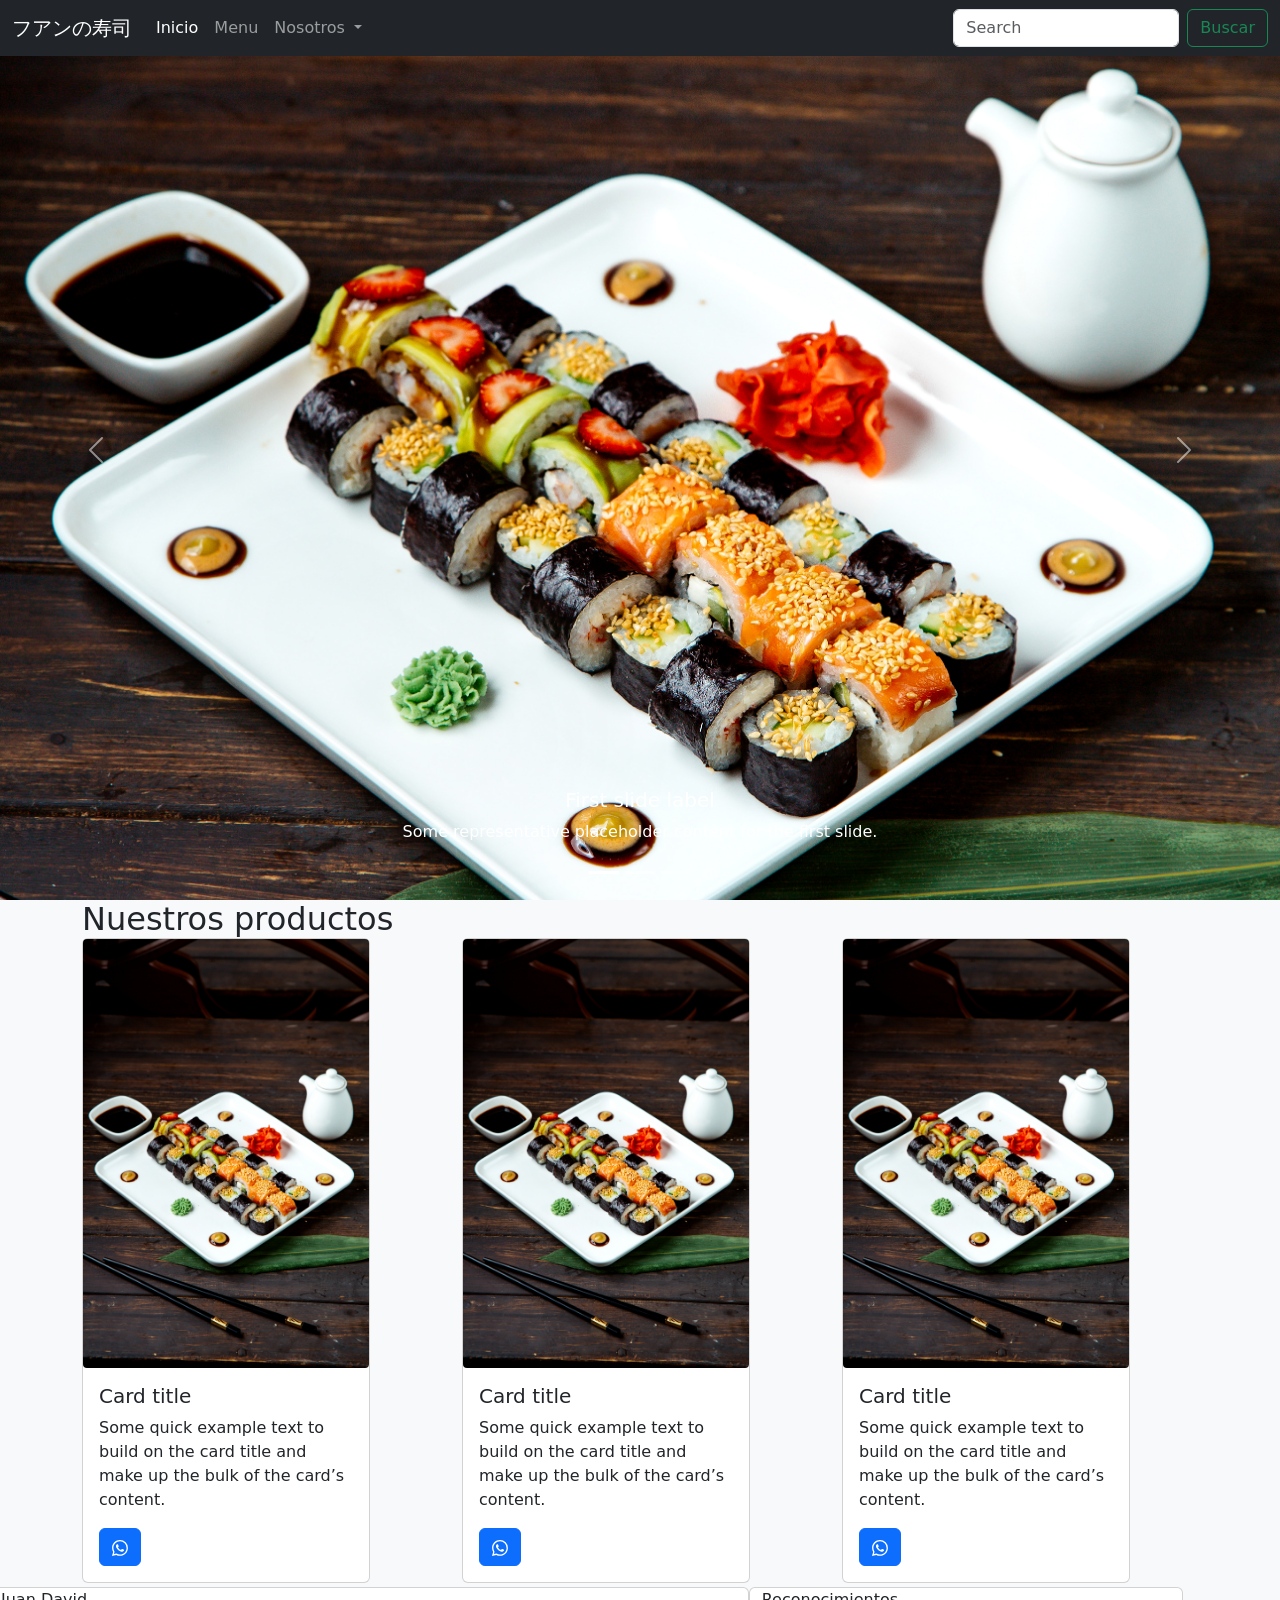
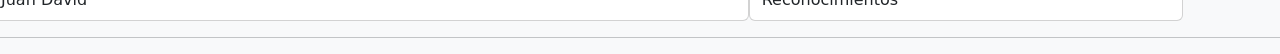
==== index.html @ 25073c75 "Vista de productos, carrusel y aplicación de API de whatsapp" ====
<!DOCTYPE html>
<html lang="es">

<head>
    <meta charset="UTF-8">
    <meta name="viewport" content="width=device-width, initial-scale=1.0">
    <link rel="stylesheet" href="./src/assets/styles/global.css">
    <link rel="stylesheet" href="./src/assets/styles/navbar.css">
    <link href="https://cdn.jsdelivr.net/npm/bootstrap@5.3.3/dist/css/bootstrap.min.css" rel="stylesheet"
        integrity="sha384-QWTKZyjpPEjISv5WaRU9OFeRpok6YctnYmDr5pNlyT2bRjXh0JMhjY6hW+ALEwIH" crossorigin="anonymous">
    <title>フアンの寿司</title>
</head>

<body class="bg-light">
    <nav class="navbar navbar-expand-lg navbar-dark bg-dark fixed-top" id="navbar">
        <div class="container-fluid">
            <a class="navbar-brand" href="#">フアンの寿司</a>
            <button class="navbar-toggler" type="button" data-bs-toggle="collapse"
                data-bs-target="#navbarSupportedContent" aria-controls="navbarSupportedContent" aria-expanded="false"
                aria-label="Toggle navigation">
                <span class="navbar-toggler-icon"></span>
            </button>
            <div class="collapse navbar-collapse" id="navbarSupportedContent">
                <ul class="navbar-nav me-auto mb-2 mb-lg-0">
                    <li class="nav-item">
                        <a class="nav-link active" aria-current="page" href="#">Inicio</a>
                    </li>
                    <li class="nav-item">
                        <a class="nav-link" href="#">Menu</a>
                    </li>
                    <li class="nav-item dropdown">
                        <a class="nav-link dropdown-toggle" href="#" role="button" data-bs-toggle="dropdown"
                            aria-expanded="false">
                            Nosotros
                        </a>
                        <ul class="dropdown-menu">
                            <li><a class="dropdown-item" href="#">Información</a></li>
                            <li><a class="dropdown-item" href="#">Ubicaciones</a></li>
                            <li>
                                <hr class="dropdown-divider">
                            </li>
                            <li><a class="dropdown-item" href="#">Contacto</a></li>
                        </ul>
                    </li>
                </ul>
                <form class="d-flex" role="search">
                    <input class="form-control me-2" type="search" placeholder="Search" aria-label="Search" />
                    <button class="btn btn-outline-success" type="submit">Buscar</button>
                </form>
            </div>
        </div>
    </nav>

    <!-- Inicio de contenido -->

    <main class="overflow-x-hidden overflow-y-hidden">

        <!-- Carrusel de productos -->
        <div id="carruselProductosDestacados" class="carousel slide">
            <div class="carousel-indicators">
                <button type="button" data-bs-target="#carruselProductosDestacados" data-bs-slide-to="0" class="active"
                    aria-current="true" aria-label="Slide 1"></button>
                <button type="button" data-bs-target="#carruselProductosDestacados" data-bs-slide-to="1"
                    aria-label="Slide 2"></button>
                <button type="button" data-bs-target="#carruselProductosDestacados" data-bs-slide-to="2"
                    aria-label="Slide 3"></button>
            </div>
            <div class="carousel-inner">
                <div class="carousel-item active">
                    <img src="./src/assets/img/mixed-sushi-rolls-plate.jpg"
                        class="d-block img-fluid vw-100 vh-100 object-fit-cover" alt="...">
                    <div class="carousel-caption d-none d-md-block">
                        <h5>First slide label</h5>
                        <p>Some representative placeholder content for the first slide.</p>
                    </div>
                </div>
                <div class="carousel-item">
                    <img src="./src/assets/img/sushi-plate-with-various-filling.jpg"
                        class="d-block img-fluid vw-100 vh-100 object-fit-cover" alt="...">
                    <div class="carousel-caption d-none d-md-block">
                        <h5>Second slide label</h5>
                        <p>Some representative placeholder content for the second slide.</p>
                    </div>
                </div>
                <div class="carousel-item">
                    <img src="./src/assets/img/sushi-rolls-with-green-leaf-wooden-board.jpg"
                        class="d-block img-fluid vw-100 vh-100 object-fit-cover" alt="...">
                    <div class="carousel-caption d-none d-md-block">
                        <h5>Third slide label</h5>
                        <p>Some representative placeholder content for the third slide.</p>
                    </div>
                </div>
            </div>
            <button class="carousel-control-prev" type="button" data-bs-target="#carruselProductosDestacados"
                data-bs-slide="prev">
                <span class="carousel-control-prev-icon" aria-hidden="true"></span>
                <span class="visually-hidden">Anterior</span>
            </button>
            <button class="carousel-control-next" type="button" data-bs-target="#carruselProductosDestacados"
                data-bs-slide="next">
                <span class="carousel-control-next-icon" aria-hidden="true"></span>
                <span class="visually-hidden">iguiente</span>
            </button>
        </div>

        <!-- Catalogo de Producto -->
        <div class="container">
            <h2 class="h2 card-title">Nuestros productos</h2>
            <div class="row">
                <div class="col">
                    <div class="card" style="width: 18rem;">
                        <img src="./src/assets/img/mixed-sushi-rolls-plate.jpg" alt="imgen de producto"
                            class="w-auto h-50 img-fluid object-fit-cover rounded-1 card-img-top">
                        <div class="card-body">
                            <h5 class="card-title">Card title</h5>
                            <p class="card-text">Some quick example text to build on the card title and make up the bulk
                                of the
                                card’s content.</p>
                            <a href="https://api.whatsapp.com/send?phone=573115502030&text=Hola,%20¿qué%20tal%20estás?" target="_blank" class="btn btn-primary">
                                <svg xmlns="http://www.w3.org/2000/svg" width="16" height="16" fill="currentColor"
                                    class="bi bi-whatsapp" viewBox="0 0 16 16">
                                    <path
                                        d="M13.601 2.326A7.85 7.85 0 0 0 7.994 0C3.627 0 .068 3.558.064 7.926c0 1.399.366 2.76 1.057 3.965L0 16l4.204-1.102a7.9 7.9 0 0 0 3.79.965h.004c4.368 0 7.926-3.558 7.93-7.93A7.9 7.9 0 0 0 13.6 2.326zM7.994 14.521a6.6 6.6 0 0 1-3.356-.92l-.24-.144-2.494.654.666-2.433-.156-.251a6.56 6.56 0 0 1-1.007-3.505c0-3.626 2.957-6.584 6.591-6.584a6.56 6.56 0 0 1 4.66 1.931 6.56 6.56 0 0 1 1.928 4.66c-.004 3.639-2.961 6.592-6.592 6.592m3.615-4.934c-.197-.099-1.17-.578-1.353-.646-.182-.065-.315-.099-.445.099-.133.197-.513.646-.627.775-.114.133-.232.148-.43.05-.197-.1-.836-.308-1.592-.985-.59-.525-.985-1.175-1.103-1.372-.114-.198-.011-.304.088-.403.087-.088.197-.232.296-.346.1-.114.133-.198.198-.33.065-.134.034-.248-.015-.347-.05-.099-.445-1.076-.612-1.47-.16-.389-.323-.335-.445-.34-.114-.007-.247-.007-.38-.007a.73.73 0 0 0-.529.247c-.182.198-.691.677-.691 1.654s.71 1.916.81 2.049c.098.133 1.394 2.132 3.383 2.992.47.205.84.326 1.129.418.475.152.904.129 1.246.08.38-.058 1.171-.48 1.338-.943.164-.464.164-.86.114-.943-.049-.084-.182-.133-.38-.232" />
                                </svg>
                            </a>
                        </div>
                    </div>
                </div>
                <div class="col">
                    <div class="card" style="width: 18rem;">
                        <img src="./src/assets/img/mixed-sushi-rolls-plate.jpg" alt="imgen de producto"
                            class="w-auto h-50 img-fluid object-fit-cover rounded-1 card-img-top">
                        <div class="card-body">
                            <h5 class="card-title">Card title</h5>
                            <p class="card-text">Some quick example text to build on the card title and make up the bulk
                                of the
                                card’s content.</p>
                            <a href="#" class="btn btn-primary">
                                <svg xmlns="http://www.w3.org/2000/svg" width="16" height="16" fill="currentColor"
                                    class="bi bi-whatsapp" viewBox="0 0 16 16">
                                    <path
                                        d="M13.601 2.326A7.85 7.85 0 0 0 7.994 0C3.627 0 .068 3.558.064 7.926c0 1.399.366 2.76 1.057 3.965L0 16l4.204-1.102a7.9 7.9 0 0 0 3.79.965h.004c4.368 0 7.926-3.558 7.93-7.93A7.9 7.9 0 0 0 13.6 2.326zM7.994 14.521a6.6 6.6 0 0 1-3.356-.92l-.24-.144-2.494.654.666-2.433-.156-.251a6.56 6.56 0 0 1-1.007-3.505c0-3.626 2.957-6.584 6.591-6.584a6.56 6.56 0 0 1 4.66 1.931 6.56 6.56 0 0 1 1.928 4.66c-.004 3.639-2.961 6.592-6.592 6.592m3.615-4.934c-.197-.099-1.17-.578-1.353-.646-.182-.065-.315-.099-.445.099-.133.197-.513.646-.627.775-.114.133-.232.148-.43.05-.197-.1-.836-.308-1.592-.985-.59-.525-.985-1.175-1.103-1.372-.114-.198-.011-.304.088-.403.087-.088.197-.232.296-.346.1-.114.133-.198.198-.33.065-.134.034-.248-.015-.347-.05-.099-.445-1.076-.612-1.47-.16-.389-.323-.335-.445-.34-.114-.007-.247-.007-.38-.007a.73.73 0 0 0-.529.247c-.182.198-.691.677-.691 1.654s.71 1.916.81 2.049c.098.133 1.394 2.132 3.383 2.992.47.205.84.326 1.129.418.475.152.904.129 1.246.08.38-.058 1.171-.48 1.338-.943.164-.464.164-.86.114-.943-.049-.084-.182-.133-.38-.232" />
                                </svg>
                            </a>
                        </div>
                    </div>
                </div>
                <div class="col">
                    <div class="card" style="width: 18rem;">
                        <img src="./src/assets/img/mixed-sushi-rolls-plate.jpg" alt="imgen de producto"
                            class="w-auto h-50 img-fluid object-fit-cover rounded-1 card-img-top">
                        <div class="card-body">
                            <h5 class="card-title">Card title</h5>
                            <p class="card-text">Some quick example text to build on the card title and make up the bulk
                                of the
                                card’s content.</p>
                            <a href="#" class="btn btn-primary">
                                <svg xmlns="http://www.w3.org/2000/svg" width="16" height="16" fill="currentColor"
                                    class="bi bi-whatsapp" viewBox="0 0 16 16">
                                    <path
                                        d="M13.601 2.326A7.85 7.85 0 0 0 7.994 0C3.627 0 .068 3.558.064 7.926c0 1.399.366 2.76 1.057 3.965L0 16l4.204-1.102a7.9 7.9 0 0 0 3.79.965h.004c4.368 0 7.926-3.558 7.93-7.93A7.9 7.9 0 0 0 13.6 2.326zM7.994 14.521a6.6 6.6 0 0 1-3.356-.92l-.24-.144-2.494.654.666-2.433-.156-.251a6.56 6.56 0 0 1-1.007-3.505c0-3.626 2.957-6.584 6.591-6.584a6.56 6.56 0 0 1 4.66 1.931 6.56 6.56 0 0 1 1.928 4.66c-.004 3.639-2.961 6.592-6.592 6.592m3.615-4.934c-.197-.099-1.17-.578-1.353-.646-.182-.065-.315-.099-.445.099-.133.197-.513.646-.627.775-.114.133-.232.148-.43.05-.197-.1-.836-.308-1.592-.985-.59-.525-.985-1.175-1.103-1.372-.114-.198-.011-.304.088-.403.087-.088.197-.232.296-.346.1-.114.133-.198.198-.33.065-.134.034-.248-.015-.347-.05-.099-.445-1.076-.612-1.47-.16-.389-.323-.335-.445-.34-.114-.007-.247-.007-.38-.007a.73.73 0 0 0-.529.247c-.182.198-.691.677-.691 1.654s.71 1.916.81 2.049c.098.133 1.394 2.132 3.383 2.992.47.205.84.326 1.129.418.475.152.904.129 1.246.08.38-.058 1.171-.48 1.338-.943.164-.464.164-.86.114-.943-.049-.084-.182-.133-.38-.232" />
                                </svg>
                            </a>
                        </div>
                    </div>
                </div>
            </div>
        </div>

        <!-- Información del chef -->
        <div class="row" id="informacionChef">
            <div class="card col-7 mt-1">
                <p class="card-title">Juan David</p>
            </div>
            <div class="card col-4 mt-1">
                <p class="card-title">
                    Reconocimientos
                </p>
            </div>
        </div>

    </main>
    <hr>
    <footer id="footer">

    </footer>

    <!-- Bootstrap JS Bundle local (incluye Popper) -->
    <script src="https://cdn.jsdelivr.net/npm/bootstrap@5.3.3/dist/js/bootstrap.bundle.min.js"
        integrity="sha384-YvpcrYf0tY3lHB60NNkmXc5s9fDVZLESaAA55NDzOxhy9GkcIdslK1eN7N6jIeHz"
        crossorigin="anonymous"></script>
</body>

</html>
---- src/assets/styles/global.css ----
:root {
    /* Paleta de colores 1 */

    --ebony: #515a47ff;
    --soft-fawn: #d7be82ff;
    --saddle-brown: #7a4419ff;
    --olive-bark: #755c1bff;
    --rich-mahogany: #400406ff;
    /* CSS HSL */
    --ebony: hsla(88, 12%, 32%, 1);
    --soft-fawn: hsla(42, 52%, 68%, 1);
    --saddle-brown: hsla(27, 66%, 29%, 1);
    --olive-bark: hsla(43, 63%, 28%, 1);
    --rich-mahogany: hsla(358, 88%, 13%, 1);

    /* Paleta de colores 2 */

    /* CSS HEX */
    --pitch-black: #141204ff;
    --dark-khaki: #262a10ff;
    --dark-khaki-2: #54442bff;
    --cinnamon-wood: #a9714bff;
    --toasted-almond: #e8985eff;

    /* CSS HSL */
    --pitch-black: hsla(53, 67%, 5%, 1);
    --dark-khaki: hsla(69, 45%, 11%, 1);
    --dark-khaki-2: hsla(37, 32%, 25%, 1);
    --cinnamon-wood: hsla(24, 39%, 48%, 1);
    --toasted-almond: hsla(25, 75%, 64%, 1);


    /* Paleta de colores 3 */
    /* CSS HEX */
    --pitch-black: #231c07ff;
    --dark-coffee: #392a16ff;
    --mauve-bark: #634133ff;
    --cinnamon-wood: #b86f52ff;
    --coral-glow: #f78764ff;

    /* CSS HSL */
    --pitch-black: hsla(45, 67%, 8%, 1);
    --dark-coffee: hsla(34, 44%, 15%, 1);
    --mauve-bark: hsla(17, 32%, 29%, 1);
    --cinnamon-wood: hsla(17, 42%, 52%, 1);
    --coral-glow: hsla(14, 90%, 68%, 1);
}

* {
    margin: 0;
    padding: 0;
}
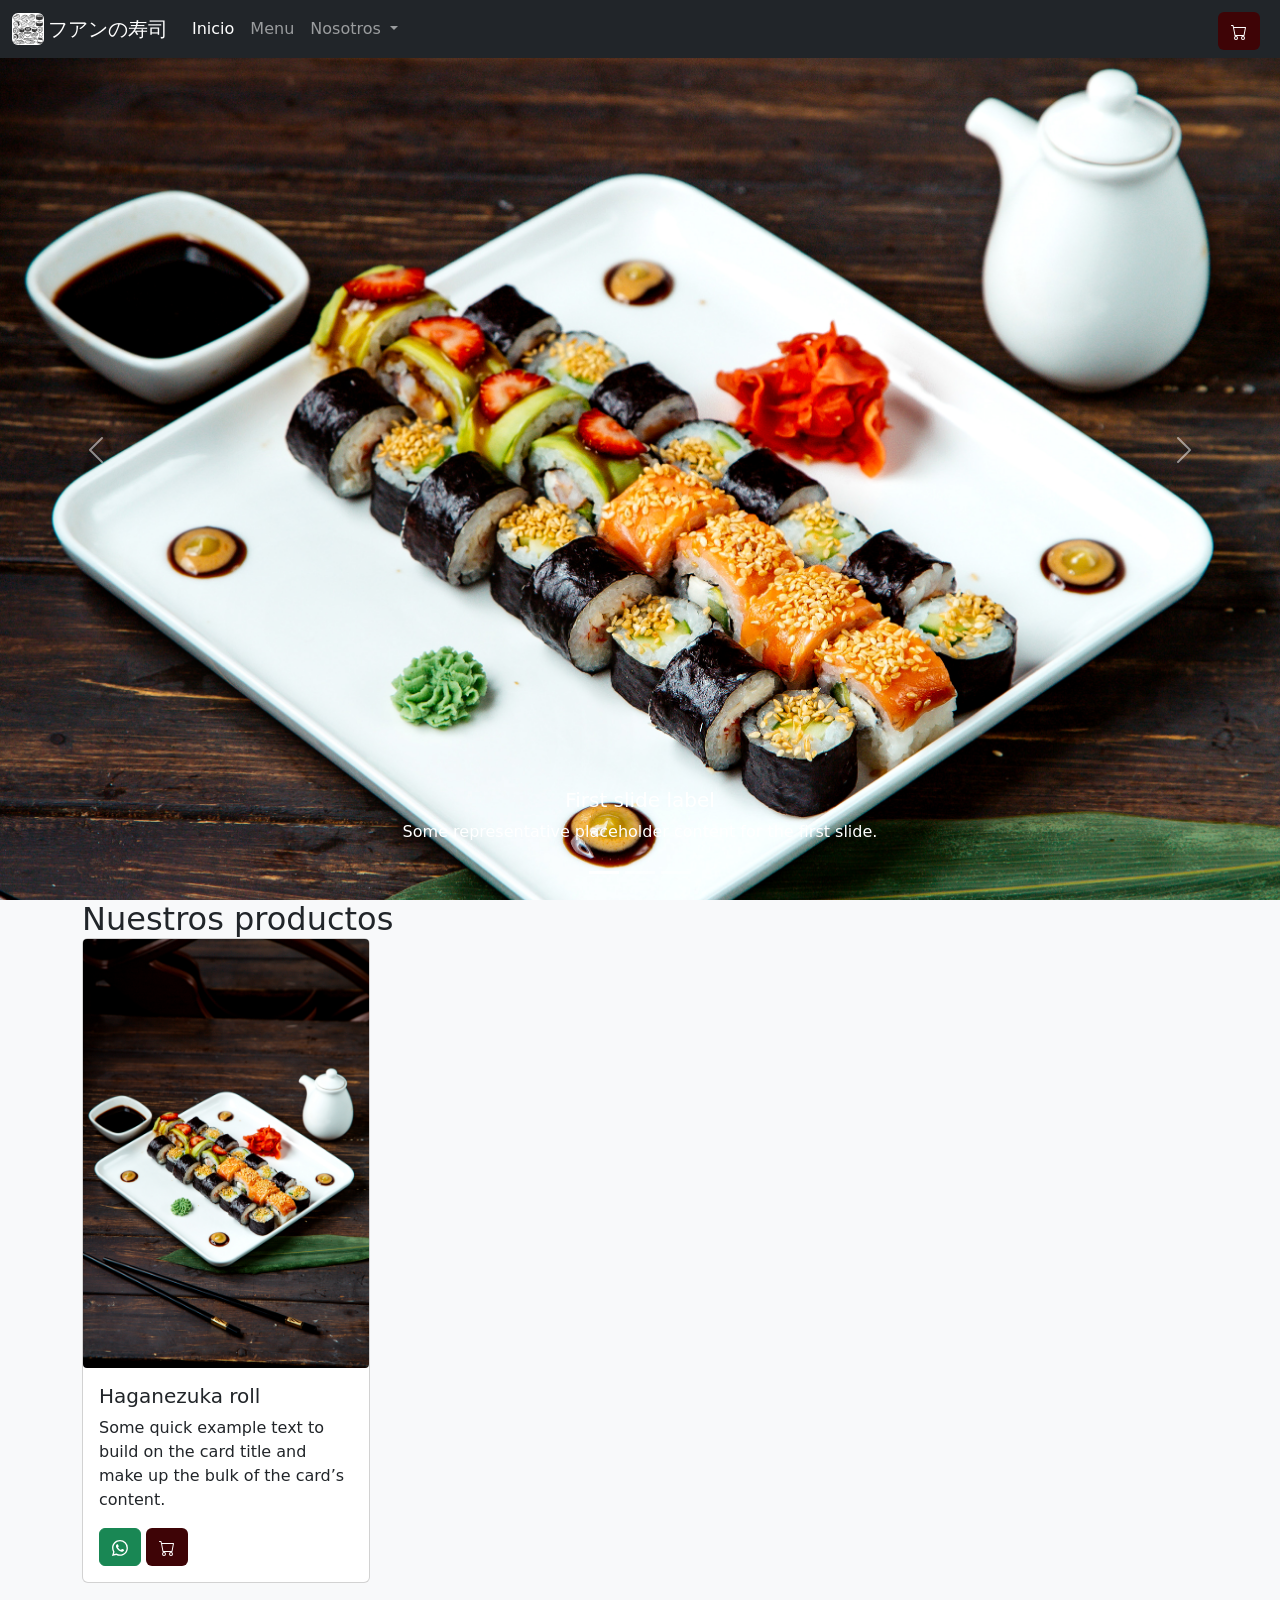
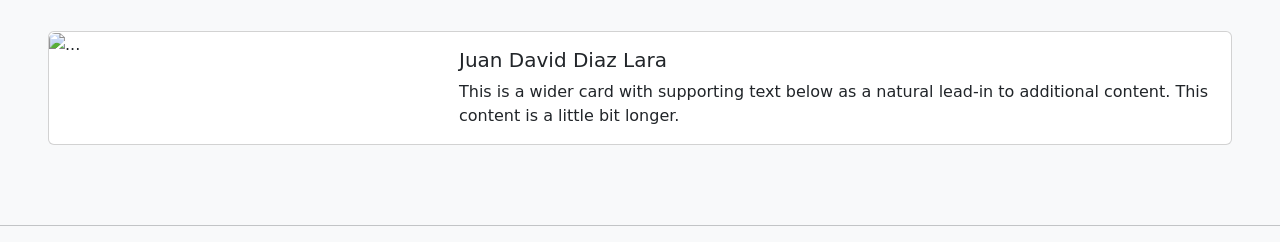
==== commit 9a023624: "Cambios visuales, inicio de codificación funciones local storage" ====
--- a/index.html
+++ b/index.html
@@ -4,8 +4,9 @@
 <head>
     <meta charset="UTF-8">
     <meta name="viewport" content="width=device-width, initial-scale=1.0">
+    <link rel="shortcut icon" type="image/x-icon" href="./src/assets/img/favicon/favicon.ico">
     <link rel="stylesheet" href="./src/assets/styles/global.css">
-    <link rel="stylesheet" href="./src/assets/styles/navbar.css">
+    <link rel="stylesheet" href="./src/assets/styles/cartButtom.css">
     <link href="https://cdn.jsdelivr.net/npm/bootstrap@5.3.3/dist/css/bootstrap.min.css" rel="stylesheet"
         integrity="sha384-QWTKZyjpPEjISv5WaRU9OFeRpok6YctnYmDr5pNlyT2bRjXh0JMhjY6hW+ALEwIH" crossorigin="anonymous">
     <title>フアンの寿司</title>
@@ -14,6 +15,7 @@
 <body class="bg-light">
     <nav class="navbar navbar-expand-lg navbar-dark bg-dark fixed-top" id="navbar">
         <div class="container-fluid">
+            <img src="./src/assets/img/favicon/favicon-32x32.png" alt="" class="img-fluid me-1 rounded-2">
             <a class="navbar-brand" href="#">フアンの寿司</a>
             <button class="navbar-toggler" type="button" data-bs-toggle="collapse"
                 data-bs-target="#navbarSupportedContent" aria-controls="navbarSupportedContent" aria-expanded="false"
@@ -26,7 +28,7 @@
                         <a class="nav-link active" aria-current="page" href="#">Inicio</a>
                     </li>
                     <li class="nav-item">
-                        <a class="nav-link" href="#">Menu</a>
+                        <a class="nav-link" href="#menu">Menu</a>
                     </li>
                     <li class="nav-item dropdown">
                         <a class="nav-link dropdown-toggle" href="#" role="button" data-bs-toggle="dropdown"
@@ -35,7 +37,7 @@
                         </a>
                         <ul class="dropdown-menu">
                             <li><a class="dropdown-item" href="#">Información</a></li>
-                            <li><a class="dropdown-item" href="#">Ubicaciones</a></li>
+                            <!-- <li><a class="dropdown-item" href="#">Ubicaciones</a></li> -->
                             <li>
                                 <hr class="dropdown-divider">
                             </li>
@@ -43,10 +45,18 @@
                         </ul>
                     </li>
                 </ul>
-                <form class="d-flex" role="search">
-                    <input class="form-control me-2" type="search" placeholder="Search" aria-label="Search" />
-                    <button class="btn btn-outline-success" type="submit">Buscar</button>
-                </form>
+                <button type="button" class="btn position-relative me-2 mt-1" id="cartButtom">
+                    <svg xmlns="http://www.w3.org/2000/svg" width="16" height="16" fill="white" class="bi bi-cart"
+                        viewBox="0 0 16 16">
+                        <path
+                            d="M0 1.5A.5.5 0 0 1 .5 1H2a.5.5 0 0 1 .485.379L2.89 3H14.5a.5.5 0 0 1 .491.592l-1.5 8A.5.5 0 0 1 13 12H4a.5.5 0 0 1-.491-.408L2.01 3.607 1.61 2H.5a.5.5 0 0 1-.5-.5M3.102 4l1.313 7h8.17l1.313-7zM5 12a2 2 0 1 0 0 4 2 2 0 0 0 0-4m7 0a2 2 0 1 0 0 4 2 2 0 0 0 0-4m-7 1a1 1 0 1 1 0 2 1 1 0 0 1 0-2m7 0a1 1 0 1 1 0 2 1 1 0 0 1 0-2" />
+                    </svg>
+                    <span class="position-absolute top-0 start-100 translate-middle badge rounded-pill visually-hidden"
+                        id="badgeShopCart">
+                        99+
+                        <span class="visually-hidden">shop card</span>
+                    </span>
+                </button>
             </div>
         </div>
     </nav>
@@ -104,29 +114,48 @@
         </div>
 
         <!-- Catalogo de Producto -->
-        <div class="container">
+        <div class="container" id="menu">
             <h2 class="h2 card-title">Nuestros productos</h2>
             <div class="row">
                 <div class="col">
                     <div class="card" style="width: 18rem;">
-                        <img src="./src/assets/img/mixed-sushi-rolls-plate.jpg" alt="imgen de producto"
+                        <img src="./src/assets/img/mixed-sushi-rolls-plate.jpg" alt="imagen de producto"
                             class="w-auto h-50 img-fluid object-fit-cover rounded-1 card-img-top">
                         <div class="card-body">
-                            <h5 class="card-title">Card title</h5>
+                            <h5 class="card-title">Haganezuka roll</h5>
                             <p class="card-text">Some quick example text to build on the card title and make up the bulk
                                 of the
-                                card’s content.</p>
-                            <a href="https://api.whatsapp.com/send?phone=573115502030&text=Hola,%20¿qué%20tal%20estás?" target="_blank" class="btn btn-primary">
+                                card’s content.
+                            </p>
+                            <!-- boton de whatsapp -->
+                            <a href="https://api.whatsapp.com/send?phone=573115502030&text=Hola,%20¿qué%20tal%20estás?"
+                                target="_blank" class="btn btn-success">
                                 <svg xmlns="http://www.w3.org/2000/svg" width="16" height="16" fill="currentColor"
                                     class="bi bi-whatsapp" viewBox="0 0 16 16">
                                     <path
                                         d="M13.601 2.326A7.85 7.85 0 0 0 7.994 0C3.627 0 .068 3.558.064 7.926c0 1.399.366 2.76 1.057 3.965L0 16l4.204-1.102a7.9 7.9 0 0 0 3.79.965h.004c4.368 0 7.926-3.558 7.93-7.93A7.9 7.9 0 0 0 13.6 2.326zM7.994 14.521a6.6 6.6 0 0 1-3.356-.92l-.24-.144-2.494.654.666-2.433-.156-.251a6.56 6.56 0 0 1-1.007-3.505c0-3.626 2.957-6.584 6.591-6.584a6.56 6.56 0 0 1 4.66 1.931 6.56 6.56 0 0 1 1.928 4.66c-.004 3.639-2.961 6.592-6.592 6.592m3.615-4.934c-.197-.099-1.17-.578-1.353-.646-.182-.065-.315-.099-.445.099-.133.197-.513.646-.627.775-.114.133-.232.148-.43.05-.197-.1-.836-.308-1.592-.985-.59-.525-.985-1.175-1.103-1.372-.114-.198-.011-.304.088-.403.087-.088.197-.232.296-.346.1-.114.133-.198.198-.33.065-.134.034-.248-.015-.347-.05-.099-.445-1.076-.612-1.47-.16-.389-.323-.335-.445-.34-.114-.007-.247-.007-.38-.007a.73.73 0 0 0-.529.247c-.182.198-.691.677-.691 1.654s.71 1.916.81 2.049c.098.133 1.394 2.132 3.383 2.992.47.205.84.326 1.129.418.475.152.904.129 1.246.08.38-.058 1.171-.48 1.338-.943.164-.464.164-.86.114-.943-.049-.084-.182-.133-.38-.232" />
                                 </svg>
                             </a>
-                        </div>
-                    </div>
-                </div>
-                <div class="col">
+                            <!-- boton de agregar al carrito -->
+                            <button type="button" class="btn position-relative" id="agregarCartButtomProducto1">
+                                <svg xmlns="http://www.w3.org/2000/svg" width="16" height="16" fill="white"
+                                    class="bi bi-cart" viewBox="0 0 16 16">
+                                    <path
+                                        d="M0 1.5A.5.5 0 0 1 .5 1H2a.5.5 0 0 1 .485.379L2.89 3H14.5a.5.5 0 0 1 .491.592l-1.5 8A.5.5 0 0 1 13 12H4a.5.5 0 0 1-.491-.408L2.01 3.607 1.61 2H.5a.5.5 0 0 1-.5-.5M3.102 4l1.313 7h8.17l1.313-7zM5 12a2 2 0 1 0 0 4 2 2 0 0 0 0-4m7 0a2 2 0 1 0 0 4 2 2 0 0 0 0-4m-7 1a1 1 0 1 1 0 2 1 1 0 0 1 0-2m7 0a1 1 0 1 1 0 2 1 1 0 0 1 0-2" />
+                                </svg>
+                                <span
+                                    class="position-absolute top-0 start-100 translate-middle badge rounded-pill visually-hidden"
+                                    id="badgeShopCart">
+                                    99+
+                                    <span class="visually-hidden">shop card</span>
+                                </span>
+                            </button>
+                        </div>
+                    </div>
+                </div>
+
+                <!-- Otras tarjetas de productos -->
+                <!-- <div class="col">
                     <div class="card" style="width: 18rem;">
                         <img src="./src/assets/img/mixed-sushi-rolls-plate.jpg" alt="imgen de producto"
                             class="w-auto h-50 img-fluid object-fit-cover rounded-1 card-img-top">
@@ -163,19 +192,26 @@
                             </a>
                         </div>
                     </div>
-                </div>
+                </div> -->
             </div>
         </div>
 
         <!-- Información del chef -->
-        <div class="row" id="informacionChef">
-            <div class="card col-7 mt-1">
-                <p class="card-title">Juan David</p>
-            </div>
-            <div class="card col-4 mt-1">
-                <p class="card-title">
-                    Reconocimientos
-                </p>
+        <div class="container-fluid p-5">
+            <div class="card mb-3" id="informacionChef">
+                <div class="row g-0">
+                    <div class="col-md-4">
+                        <img src="..." class="img-fluid rounded-start" alt="...">
+                    </div>
+                    <div class="col-md-8">
+                        <div class="card-body">
+                            <h5 class="card-title">Juan David Diaz Lara</h5>
+                            <p class="card-text">This is a wider card with supporting text below as a natural lead-in to
+                                additional content. This content is a little bit longer.
+                            </p>
+                        </div>
+                    </div>
+                </div>
             </div>
         </div>
 
--- a/src/assets/styles/cartButtom.css
+++ b/src/assets/styles/cartButtom.css
@@ -0,0 +1,7 @@
+#cartButtom, #agregarCartButtomProducto1{
+    background-color: var(--rich-mahogany);
+}
+
+#badgeShopCart{
+    background-color: var(--soft-fawn);
+}
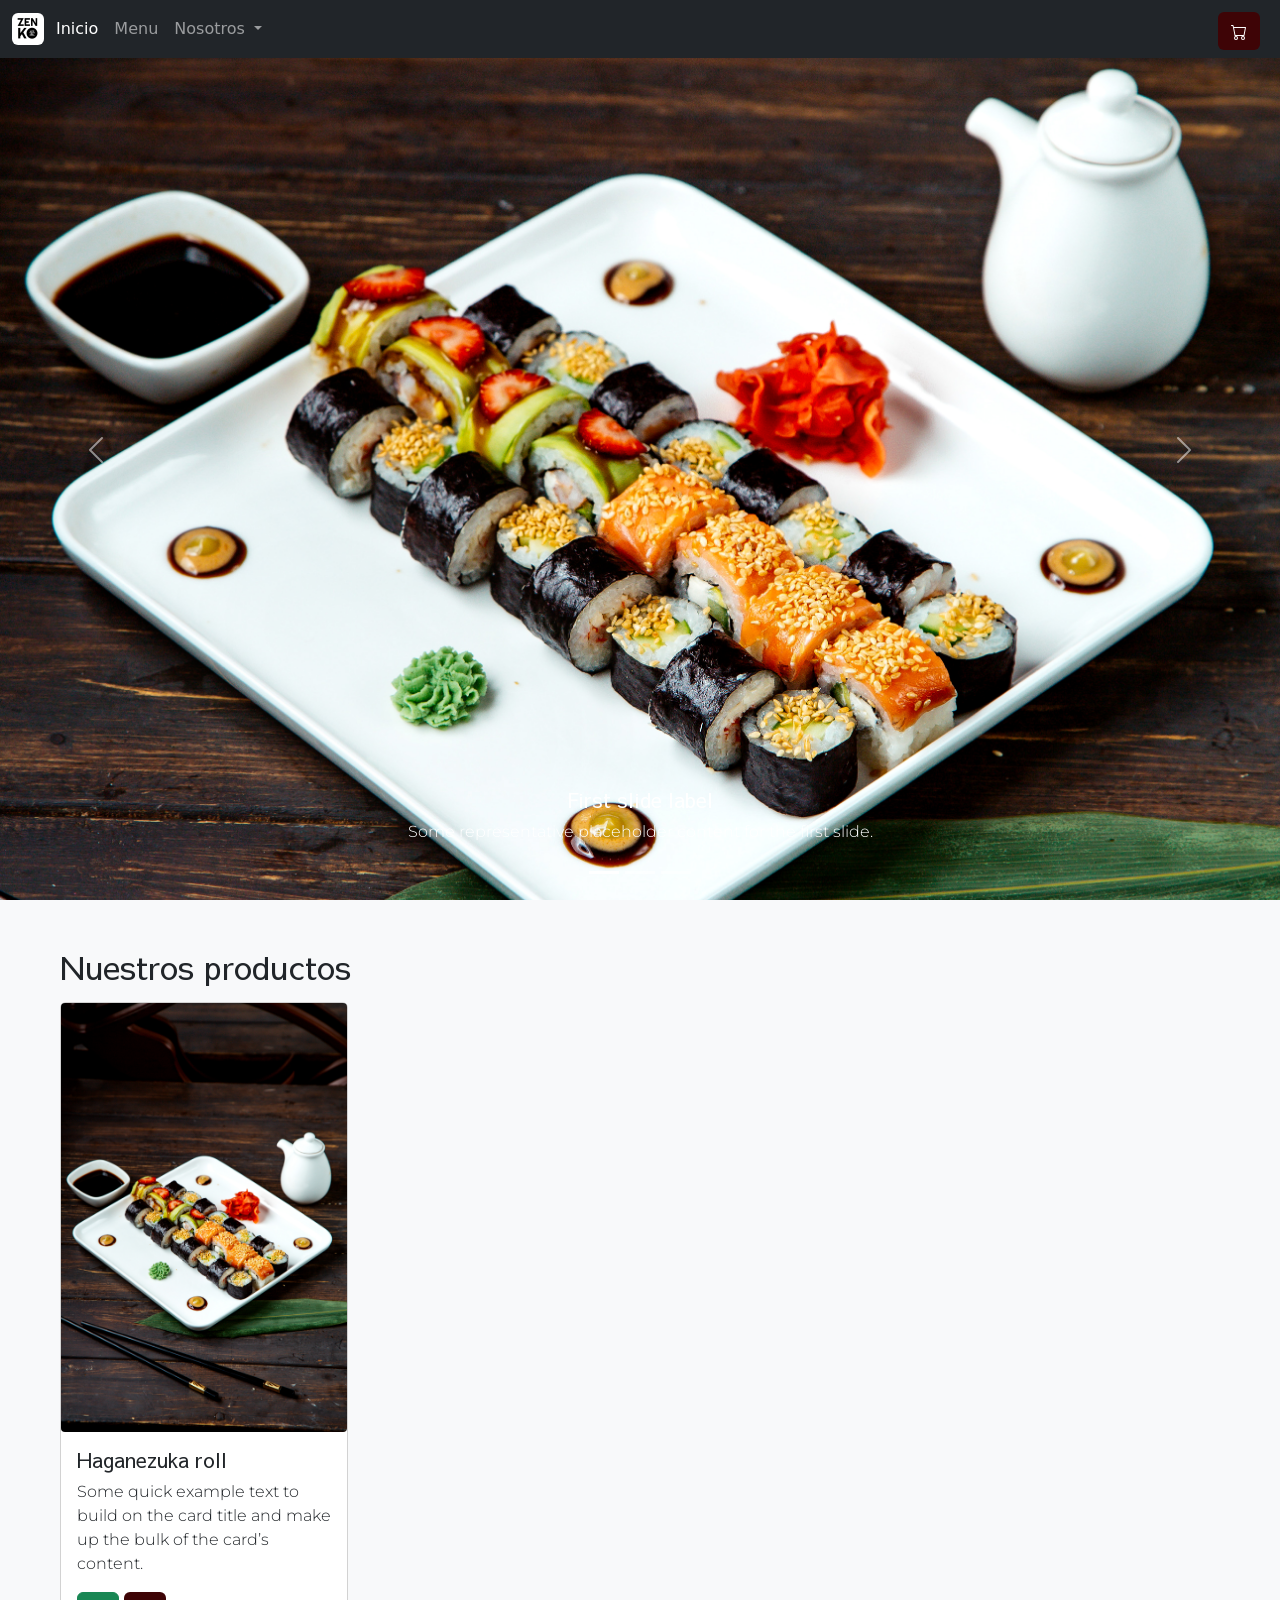
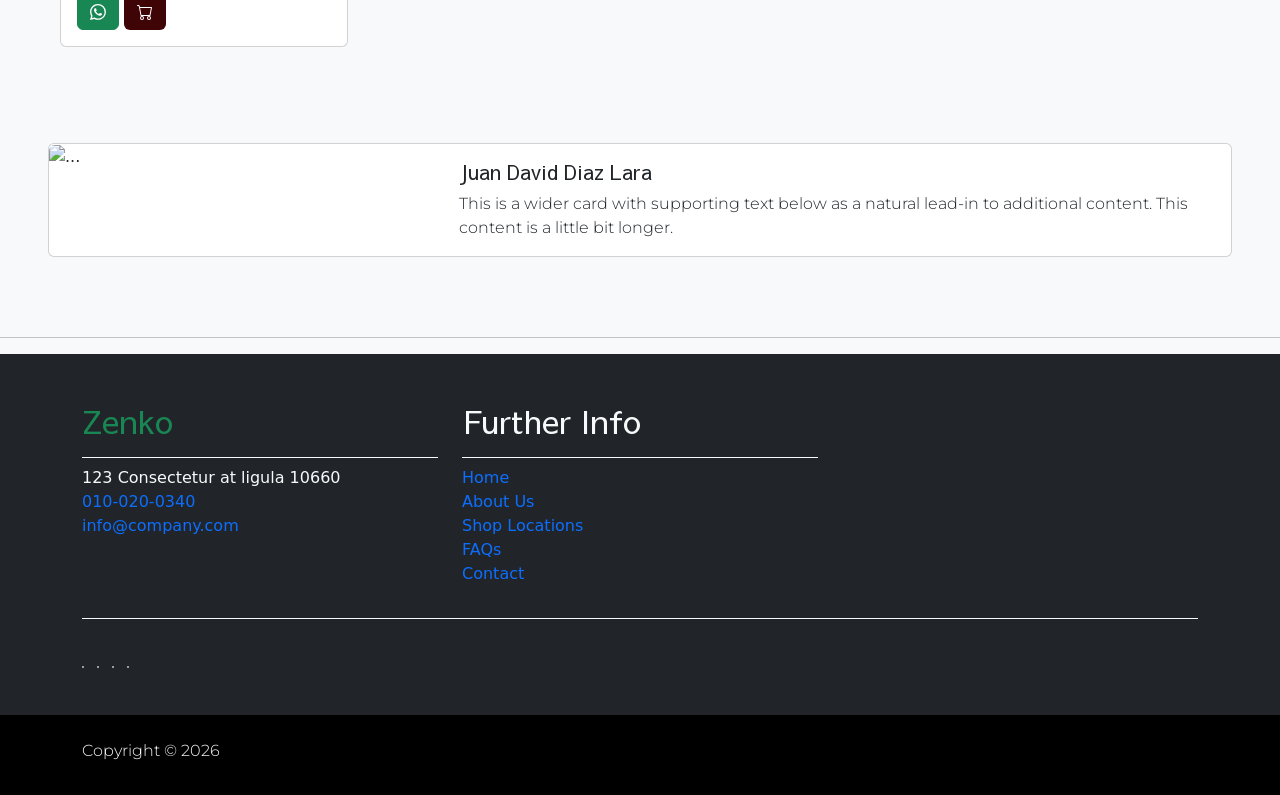
==== commit ec883b2b: "Cambio de tipo grafia, avance en el footer" ====
--- a/index.html
+++ b/index.html
@@ -5,6 +5,11 @@
     <meta charset="UTF-8">
     <meta name="viewport" content="width=device-width, initial-scale=1.0">
     <link rel="shortcut icon" type="image/x-icon" href="./src/assets/img/favicon/favicon.ico">
+    <link rel="preconnect" href="https://fonts.googleapis.com">
+    <link rel="preconnect" href="https://fonts.gstatic.com" crossorigin>
+    <link
+        href="https://fonts.googleapis.com/css2?family=Montserrat:ital,wght@0,100..900;1,100..900&family=Sawarabi+Gothic&display=swap"
+        rel="stylesheet">
     <link rel="stylesheet" href="./src/assets/styles/global.css">
     <link rel="stylesheet" href="./src/assets/styles/cartButtom.css">
     <link href="https://cdn.jsdelivr.net/npm/bootstrap@5.3.3/dist/css/bootstrap.min.css" rel="stylesheet"
@@ -16,7 +21,7 @@
     <nav class="navbar navbar-expand-lg navbar-dark bg-dark fixed-top" id="navbar">
         <div class="container-fluid">
             <img src="./src/assets/img/favicon/favicon-32x32.png" alt="" class="img-fluid me-1 rounded-2">
-            <a class="navbar-brand" href="#">フアンの寿司</a>
+            <!-- <a class="navbar-brand" href="#">フアンの寿司</a> -->
             <button class="navbar-toggler" type="button" data-bs-toggle="collapse"
                 data-bs-target="#navbarSupportedContent" aria-controls="navbarSupportedContent" aria-expanded="false"
                 aria-label="Toggle navigation">
@@ -114,8 +119,8 @@
         </div>
 
         <!-- Catalogo de Producto -->
-        <div class="container" id="menu">
-            <h2 class="h2 card-title">Nuestros productos</h2>
+        <div class="container m-5" id="menu">
+            <h2 class="card-title mb-3">Nuestros productos</h2>
             <div class="row">
                 <div class="col">
                     <div class="card" style="width: 18rem;">
@@ -217,7 +222,79 @@
 
     </main>
     <hr>
-    <footer id="footer">
+    <footer class="bg-dark" id="footer">
+        <div class="container">
+            <div class="row">
+
+                <div class="col-md-4 pt-5">
+                    <h2 class="h2 text-success border-bottom pb-3 border-light logo">Zenko</h2>
+                    <ul class="list-unstyled text-light footer-link-list">
+                        <li>
+                            <i class="fas fa-map-marker-alt fa-fw"></i>
+                            123 Consectetur at ligula 10660
+                        </li>
+                        <li>
+                            <i class="fa fa-phone fa-fw"></i>
+                            <a class="text-decoration-none" href="tel:010-020-0340">010-020-0340</a>
+                        </li>
+                        <li>
+                            <i class="fa fa-envelope fa-fw"></i>
+                            <a class="text-decoration-none" href="mailto:info@company.com">info@company.com</a>
+                        </li>
+                    </ul>
+                </div>
+
+                <div class="col-md-4 pt-5">
+                    <h2 class="h2 text-light border-bottom pb-3 border-light">Further Info</h2>
+                    <ul class="list-unstyled text-light footer-link-list">
+                        <li><a class="text-decoration-none" href="#">Home</a></li>
+                        <li><a class="text-decoration-none" href="#">About Us</a></li>
+                        <li><a class="text-decoration-none" href="#">Shop Locations</a></li>
+                        <li><a class="text-decoration-none" href="#">FAQs</a></li>
+                        <li><a class="text-decoration-none" href="#">Contact</a></li>
+                    </ul>
+                </div>
+
+            </div>
+
+            <div class="row text-light mb-4">
+                <div class="col-12 mb-3">
+                    <div class="w-100 my-3 border-top border-light"></div>
+                </div>
+                <div class="col-auto me-auto">
+                    <ul class="list-inline text-left footer-icons">
+                        <li class="list-inline-item border border-light rounded-circle text-center">
+                            <a class="text-light text-decoration-none" target="_blank" href="http://facebook.com/"><i
+                                    class="fab fa-facebook-f fa-lg fa-fw"></i></a>
+                        </li>
+                        <li class="list-inline-item border border-light rounded-circle text-center">
+                            <a class="text-light text-decoration-none" target="_blank"
+                                href="https://www.instagram.com/"><i class="fab fa-instagram fa-lg fa-fw"></i></a>
+                        </li>
+                        <li class="list-inline-item border border-light rounded-circle text-center">
+                            <a class="text-light text-decoration-none" target="_blank" href="https://twitter.com/"><i
+                                    class="fab fa-twitter fa-lg fa-fw"></i></a>
+                        </li>
+                        <li class="list-inline-item border border-light rounded-circle text-center">
+                            <a class="text-light text-decoration-none" target="_blank"
+                                href="https://www.linkedin.com/"><i class="fab fa-linkedin fa-lg fa-fw"></i></a>
+                        </li>
+                    </ul>
+                </div>
+            </div>
+        </div>
+
+        <div class="w-100 bg-black py-3">
+            <div class="container">
+                <div class="row pt-2">
+                    <div class="col-12">
+                        <p class="text-left text-light">
+                            Copyright &copy; 2026
+                        </p>
+                    </div>
+                </div>
+            </div>
+        </div>
 
     </footer>
 
--- a/src/assets/styles/global.css
+++ b/src/assets/styles/global.css
@@ -49,4 +49,17 @@
 * {
     margin: 0;
     padding: 0;
+}
+
+h1, h2, h3, h4, h5, h6 {
+            font-family: "Sawarabi Gothic", sans-serif;
+            font-weight: 400;
+            font-style: normal;
+}
+
+p {
+  font-family: "Montserrat", sans-serif;
+  font-optical-sizing: auto;
+  font-weight: 300;
+  font-style: normal;
 }
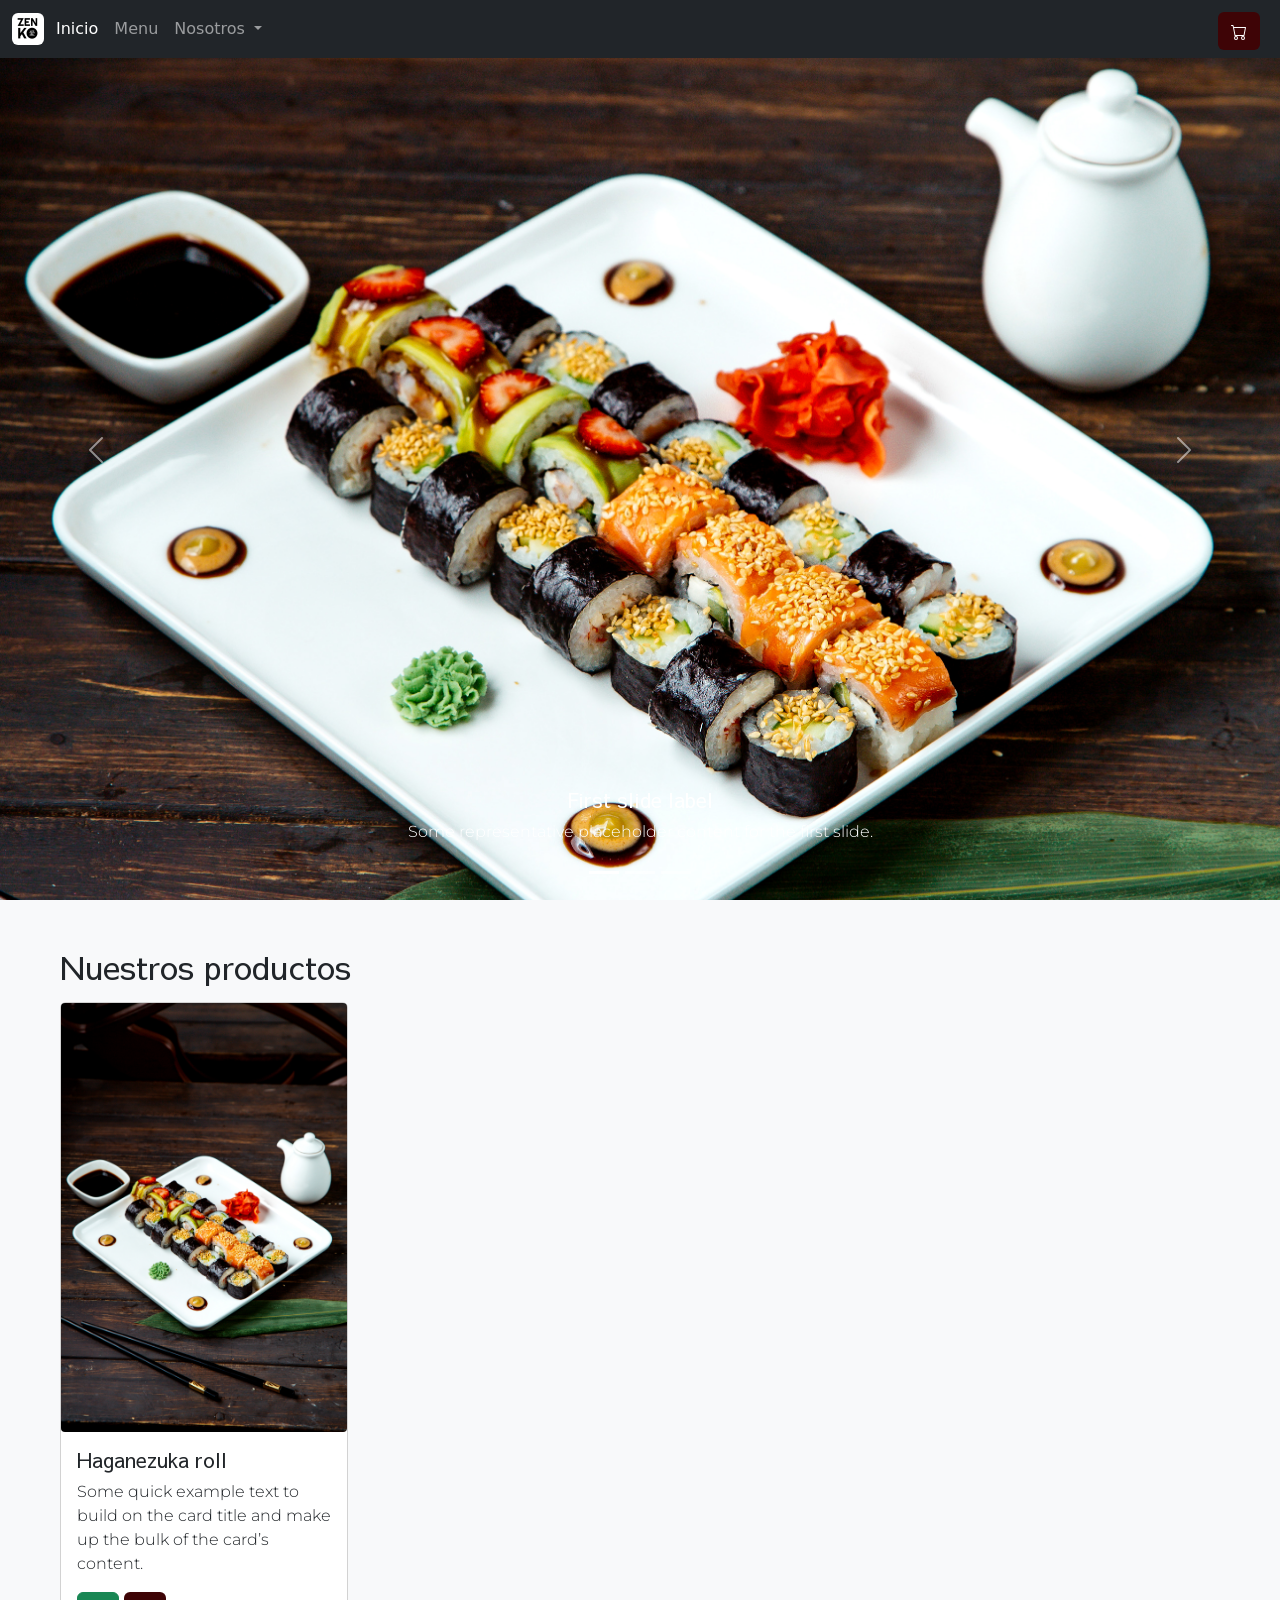
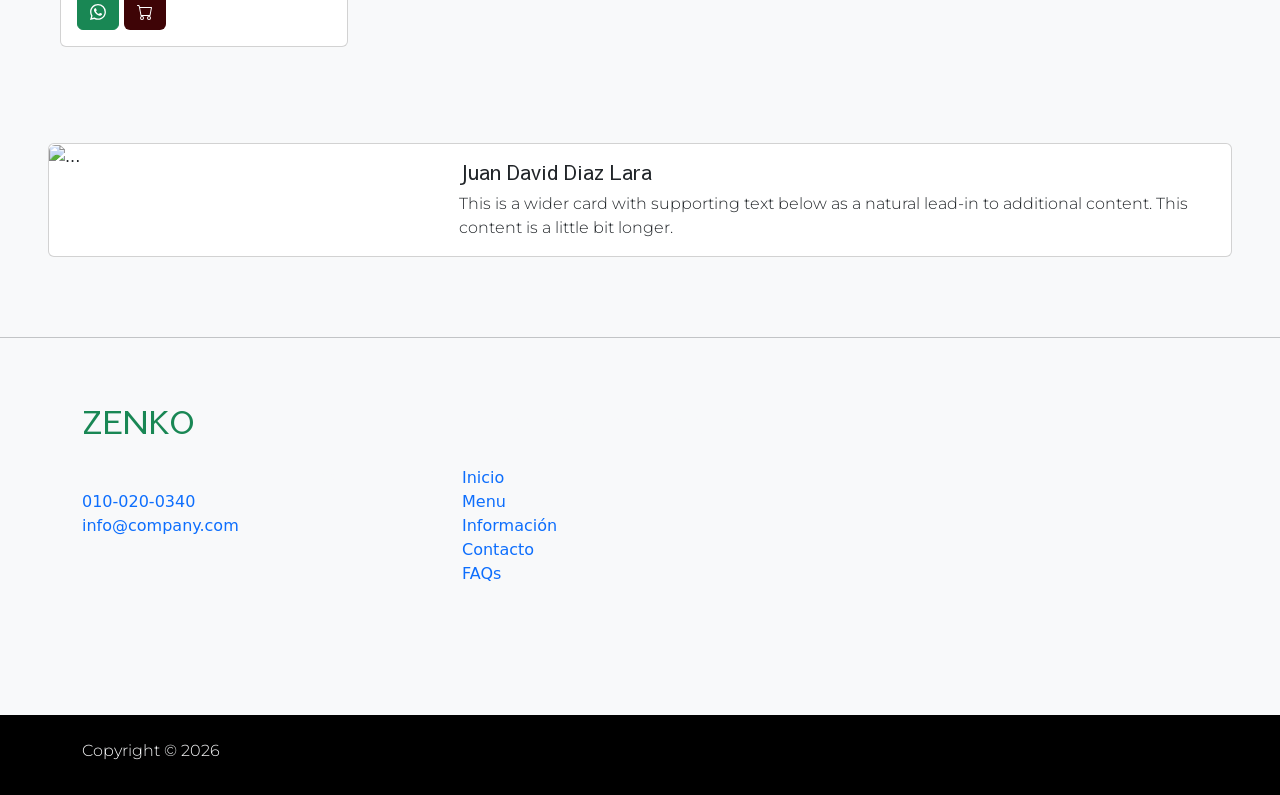
==== commit 62bc2940: "Efecto hover en carrusel de imagenes" ====
--- a/index.html
+++ b/index.html
@@ -14,13 +14,13 @@
     <link rel="stylesheet" href="./src/assets/styles/cartButtom.css">
     <link href="https://cdn.jsdelivr.net/npm/bootstrap@5.3.3/dist/css/bootstrap.min.css" rel="stylesheet"
         integrity="sha384-QWTKZyjpPEjISv5WaRU9OFeRpok6YctnYmDr5pNlyT2bRjXh0JMhjY6hW+ALEwIH" crossorigin="anonymous">
-    <title>フアンの寿司</title>
+    <title>ZENKO</title>
 </head>
 
 <body class="bg-light">
     <nav class="navbar navbar-expand-lg navbar-dark bg-dark fixed-top" id="navbar">
         <div class="container-fluid">
-            <img src="./src/assets/img/favicon/favicon-32x32.png" alt="" class="img-fluid me-1 rounded-2">
+            <img src="./src/assets/img/favicon/favicon-32x32.png" alt="zenkoLogo" class="img-fluid me-1 rounded-2">
             <!-- <a class="navbar-brand" href="#">フアンの寿司</a> -->
             <button class="navbar-toggler" type="button" data-bs-toggle="collapse"
                 data-bs-target="#navbarSupportedContent" aria-controls="navbarSupportedContent" aria-expanded="false"
@@ -70,97 +70,104 @@
 
     <main class="overflow-x-hidden overflow-y-hidden">
 
-        <!-- Carrusel de productos -->
-        <div id="carruselProductosDestacados" class="carousel slide">
-            <div class="carousel-indicators">
-                <button type="button" data-bs-target="#carruselProductosDestacados" data-bs-slide-to="0" class="active"
-                    aria-current="true" aria-label="Slide 1"></button>
-                <button type="button" data-bs-target="#carruselProductosDestacados" data-bs-slide-to="1"
-                    aria-label="Slide 2"></button>
-                <button type="button" data-bs-target="#carruselProductosDestacados" data-bs-slide-to="2"
-                    aria-label="Slide 3"></button>
-            </div>
-            <div class="carousel-inner">
-                <div class="carousel-item active">
-                    <img src="./src/assets/img/mixed-sushi-rolls-plate.jpg"
-                        class="d-block img-fluid vw-100 vh-100 object-fit-cover" alt="...">
-                    <div class="carousel-caption d-none d-md-block">
-                        <h5>First slide label</h5>
-                        <p>Some representative placeholder content for the first slide.</p>
-                    </div>
-                </div>
-                <div class="carousel-item">
-                    <img src="./src/assets/img/sushi-plate-with-various-filling.jpg"
-                        class="d-block img-fluid vw-100 vh-100 object-fit-cover" alt="...">
-                    <div class="carousel-caption d-none d-md-block">
-                        <h5>Second slide label</h5>
-                        <p>Some representative placeholder content for the second slide.</p>
-                    </div>
-                </div>
-                <div class="carousel-item">
-                    <img src="./src/assets/img/sushi-rolls-with-green-leaf-wooden-board.jpg"
-                        class="d-block img-fluid vw-100 vh-100 object-fit-cover" alt="...">
-                    <div class="carousel-caption d-none d-md-block">
-                        <h5>Third slide label</h5>
-                        <p>Some representative placeholder content for the third slide.</p>
-                    </div>
-                </div>
-            </div>
-            <button class="carousel-control-prev" type="button" data-bs-target="#carruselProductosDestacados"
-                data-bs-slide="prev">
-                <span class="carousel-control-prev-icon" aria-hidden="true"></span>
-                <span class="visually-hidden">Anterior</span>
-            </button>
-            <button class="carousel-control-next" type="button" data-bs-target="#carruselProductosDestacados"
-                data-bs-slide="next">
-                <span class="carousel-control-next-icon" aria-hidden="true"></span>
-                <span class="visually-hidden">iguiente</span>
-            </button>
-        </div>
-
-        <!-- Catalogo de Producto -->
-        <div class="container m-5" id="menu">
-            <h2 class="card-title mb-3">Nuestros productos</h2>
-            <div class="row">
-                <div class="col">
-                    <div class="card" style="width: 18rem;">
-                        <img src="./src/assets/img/mixed-sushi-rolls-plate.jpg" alt="imagen de producto"
-                            class="w-auto h-50 img-fluid object-fit-cover rounded-1 card-img-top">
-                        <div class="card-body">
-                            <h5 class="card-title">Haganezuka roll</h5>
-                            <p class="card-text">Some quick example text to build on the card title and make up the bulk
-                                of the
-                                card’s content.
-                            </p>
-                            <!-- boton de whatsapp -->
-                            <a href="https://api.whatsapp.com/send?phone=573115502030&text=Hola,%20¿qué%20tal%20estás?"
-                                target="_blank" class="btn btn-success">
-                                <svg xmlns="http://www.w3.org/2000/svg" width="16" height="16" fill="currentColor"
-                                    class="bi bi-whatsapp" viewBox="0 0 16 16">
-                                    <path
-                                        d="M13.601 2.326A7.85 7.85 0 0 0 7.994 0C3.627 0 .068 3.558.064 7.926c0 1.399.366 2.76 1.057 3.965L0 16l4.204-1.102a7.9 7.9 0 0 0 3.79.965h.004c4.368 0 7.926-3.558 7.93-7.93A7.9 7.9 0 0 0 13.6 2.326zM7.994 14.521a6.6 6.6 0 0 1-3.356-.92l-.24-.144-2.494.654.666-2.433-.156-.251a6.56 6.56 0 0 1-1.007-3.505c0-3.626 2.957-6.584 6.591-6.584a6.56 6.56 0 0 1 4.66 1.931 6.56 6.56 0 0 1 1.928 4.66c-.004 3.639-2.961 6.592-6.592 6.592m3.615-4.934c-.197-.099-1.17-.578-1.353-.646-.182-.065-.315-.099-.445.099-.133.197-.513.646-.627.775-.114.133-.232.148-.43.05-.197-.1-.836-.308-1.592-.985-.59-.525-.985-1.175-1.103-1.372-.114-.198-.011-.304.088-.403.087-.088.197-.232.296-.346.1-.114.133-.198.198-.33.065-.134.034-.248-.015-.347-.05-.099-.445-1.076-.612-1.47-.16-.389-.323-.335-.445-.34-.114-.007-.247-.007-.38-.007a.73.73 0 0 0-.529.247c-.182.198-.691.677-.691 1.654s.71 1.916.81 2.049c.098.133 1.394 2.132 3.383 2.992.47.205.84.326 1.129.418.475.152.904.129 1.246.08.38-.058 1.171-.48 1.338-.943.164-.464.164-.86.114-.943-.049-.084-.182-.133-.38-.232" />
-                                </svg>
-                            </a>
-                            <!-- boton de agregar al carrito -->
-                            <button type="button" class="btn position-relative" id="agregarCartButtomProducto1">
-                                <svg xmlns="http://www.w3.org/2000/svg" width="16" height="16" fill="white"
-                                    class="bi bi-cart" viewBox="0 0 16 16">
-                                    <path
-                                        d="M0 1.5A.5.5 0 0 1 .5 1H2a.5.5 0 0 1 .485.379L2.89 3H14.5a.5.5 0 0 1 .491.592l-1.5 8A.5.5 0 0 1 13 12H4a.5.5 0 0 1-.491-.408L2.01 3.607 1.61 2H.5a.5.5 0 0 1-.5-.5M3.102 4l1.313 7h8.17l1.313-7zM5 12a2 2 0 1 0 0 4 2 2 0 0 0 0-4m7 0a2 2 0 1 0 0 4 2 2 0 0 0 0-4m-7 1a1 1 0 1 1 0 2 1 1 0 0 1 0-2m7 0a1 1 0 1 1 0 2 1 1 0 0 1 0-2" />
-                                </svg>
-                                <span
-                                    class="position-absolute top-0 start-100 translate-middle badge rounded-pill visually-hidden"
-                                    id="badgeShopCart">
-                                    99+
-                                    <span class="visually-hidden">shop card</span>
-                                </span>
-                            </button>
-                        </div>
-                    </div>
-                </div>
-
-                <!-- Otras tarjetas de productos -->
-                <!-- <div class="col">
+        <!-- Presentación del restaurante -->
+        <section id="carrusel">
+            <!-- Carrusel de productos -->
+            <div id="carruselProductosDestacados" class="carousel slide">
+                <div class="carousel-indicators">
+                    <button type="button" data-bs-target="#carruselProductosDestacados" data-bs-slide-to="0"
+                        class="active" aria-current="true" aria-label="Slide 1"></button>
+                    <button type="button" data-bs-target="#carruselProductosDestacados" data-bs-slide-to="1"
+                        aria-label="Slide 2"></button>
+                    <button type="button" data-bs-target="#carruselProductosDestacados" data-bs-slide-to="2"
+                        aria-label="Slide 3"></button>
+                </div>
+                <div class="carousel-inner">
+                    <div class="carousel-item active">
+                        <img src="./src/assets/img/mixed-sushi-rolls-plate.jpg"
+                            class="d-block img-fluid vw-100 vh-100 object-fit-cover" alt="productoDestacado">
+                        <div class="carousel-caption d-none d-md-block">
+                            <h5>First slide label</h5>
+                            <p>Some representative placeholder content for the first slide.</p>
+                        </div>
+                    </div>
+                    <div class="carousel-item">
+                        <img src="./src/assets/img/sushi-plate-with-various-filling.jpg"
+                            class="d-block img-fluid vw-100 vh-100 object-fit-cover" alt="productoDestacado">
+                        <div class="carousel-caption d-none d-md-block">
+                            <h5>Second slide label</h5>
+                            <p>Some representative placeholder content for the second slide.</p>
+                        </div>
+                    </div>
+                    <div class="carousel-item">
+                        <img src="./src/assets/img/sushi-rolls-with-green-leaf-wooden-board.jpg"
+                            class="d-block img-fluid vw-100 vh-100 object-fit-cover" alt="productoDestacado">
+                        <div class="carousel-caption d-none d-md-block">
+                            <h5>Third slide label</h5>
+                            <p>Some representative placeholder content for the third slide.</p>
+                        </div>
+                    </div>
+                </div>
+                <button class="carousel-control-prev" type="button" data-bs-target="#carruselProductosDestacados"
+                    data-bs-slide="prev">
+                    <span class="carousel-control-prev-icon" aria-hidden="true"></span>
+                    <span class="visually-hidden">Anterior</span>
+                </button>
+                <button class="carousel-control-next" type="button" data-bs-target="#carruselProductosDestacados"
+                    data-bs-slide="next">
+                    <span class="carousel-control-next-icon" aria-hidden="true"></span>
+                    <span class="visually-hidden">iguiente</span>
+                </button>
+            </div>
+        </section>
+        <section id="información">
+
+        </section>
+        <section id="menuProductos">
+            <!-- Catalogo de Producto -->
+            <div class="container m-5" id="menu">
+                <h2 class="card-title mb-3">Nuestros productos</h2>
+                <div class="row">
+                    <div class="col">
+                        <div class="card" style="width: 18rem;">
+                            <img src="./src/assets/img/mixed-sushi-rolls-plate.jpg" alt="imagen de producto"
+                                class="w-auto h-50 img-fluid object-fit-cover rounded-1 card-img-top">
+                            <div class="card-body">
+                                <h5 class="card-title">Haganezuka roll</h5>
+                                <p class="card-text">Some quick example text to build on the card title and make up the
+                                    bulk
+                                    of the
+                                    card’s content.
+                                </p>
+                                <!-- boton de whatsapp -->
+                                <a href="https://api.whatsapp.com/send?phone=573115502030&text=Hola,%20¿qué%20tal%20estás?"
+                                    target="_blank" class="btn btn-success">
+                                    <svg xmlns="http://www.w3.org/2000/svg" width="16" height="16" fill="currentColor"
+                                        class="bi bi-whatsapp" viewBox="0 0 16 16">
+                                        <path
+                                            d="M13.601 2.326A7.85 7.85 0 0 0 7.994 0C3.627 0 .068 3.558.064 7.926c0 1.399.366 2.76 1.057 3.965L0 16l4.204-1.102a7.9 7.9 0 0 0 3.79.965h.004c4.368 0 7.926-3.558 7.93-7.93A7.9 7.9 0 0 0 13.6 2.326zM7.994 14.521a6.6 6.6 0 0 1-3.356-.92l-.24-.144-2.494.654.666-2.433-.156-.251a6.56 6.56 0 0 1-1.007-3.505c0-3.626 2.957-6.584 6.591-6.584a6.56 6.56 0 0 1 4.66 1.931 6.56 6.56 0 0 1 1.928 4.66c-.004 3.639-2.961 6.592-6.592 6.592m3.615-4.934c-.197-.099-1.17-.578-1.353-.646-.182-.065-.315-.099-.445.099-.133.197-.513.646-.627.775-.114.133-.232.148-.43.05-.197-.1-.836-.308-1.592-.985-.59-.525-.985-1.175-1.103-1.372-.114-.198-.011-.304.088-.403.087-.088.197-.232.296-.346.1-.114.133-.198.198-.33.065-.134.034-.248-.015-.347-.05-.099-.445-1.076-.612-1.47-.16-.389-.323-.335-.445-.34-.114-.007-.247-.007-.38-.007a.73.73 0 0 0-.529.247c-.182.198-.691.677-.691 1.654s.71 1.916.81 2.049c.098.133 1.394 2.132 3.383 2.992.47.205.84.326 1.129.418.475.152.904.129 1.246.08.38-.058 1.171-.48 1.338-.943.164-.464.164-.86.114-.943-.049-.084-.182-.133-.38-.232" />
+                                    </svg>
+                                </a>
+                                <!-- boton de agregar al carrito -->
+                                <button type="button" class="btn position-relative" id="agregarCartButtomProducto1">
+                                    <svg xmlns="http://www.w3.org/2000/svg" width="16" height="16" fill="white"
+                                        class="bi bi-cart" viewBox="0 0 16 16">
+                                        <path
+                                            d="M0 1.5A.5.5 0 0 1 .5 1H2a.5.5 0 0 1 .485.379L2.89 3H14.5a.5.5 0 0 1 .491.592l-1.5 8A.5.5 0 0 1 13 12H4a.5.5 0 0 1-.491-.408L2.01 3.607 1.61 2H.5a.5.5 0 0 1-.5-.5M3.102 4l1.313 7h8.17l1.313-7zM5 12a2 2 0 1 0 0 4 2 2 0 0 0 0-4m7 0a2 2 0 1 0 0 4 2 2 0 0 0 0-4m-7 1a1 1 0 1 1 0 2 1 1 0 0 1 0-2m7 0a1 1 0 1 1 0 2 1 1 0 0 1 0-2" />
+                                    </svg>
+                                    <span
+                                        class="position-absolute top-0 start-100 translate-middle badge rounded-pill visually-hidden"
+                                        id="badgeShopCart">
+                                        99+
+                                        <span class="visually-hidden">shop card</span>
+                                    </span>
+                                </button>
+                            </div>
+                        </div>
+                    </div>
+
+                    <!-- Otras tarjetas de productos -->
+                    <!-- <div class="col">
                     <div class="card" style="width: 18rem;">
                         <img src="./src/assets/img/mixed-sushi-rolls-plate.jpg" alt="imgen de producto"
                             class="w-auto h-50 img-fluid object-fit-cover rounded-1 card-img-top">
@@ -198,36 +205,39 @@
                         </div>
                     </div>
                 </div> -->
-            </div>
-        </div>
-
-        <!-- Información del chef -->
-        <div class="container-fluid p-5">
-            <div class="card mb-3" id="informacionChef">
-                <div class="row g-0">
-                    <div class="col-md-4">
-                        <img src="..." class="img-fluid rounded-start" alt="...">
-                    </div>
-                    <div class="col-md-8">
-                        <div class="card-body">
-                            <h5 class="card-title">Juan David Diaz Lara</h5>
-                            <p class="card-text">This is a wider card with supporting text below as a natural lead-in to
-                                additional content. This content is a little bit longer.
-                            </p>
-                        </div>
-                    </div>
-                </div>
-            </div>
-        </div>
+                </div>
+            </div>
+        </section>
+        <section id="presentacionPersonal">
+            <!-- Información del chef -->
+            <div class="container-fluid p-5">
+                <div class="card mb-3" id="informacionChef">
+                    <div class="row g-0">
+                        <div class="col-md-4">
+                            <img src="..." class="img-fluid rounded-start" alt="...">
+                        </div>
+                        <div class="col-md-8">
+                            <div class="card-body">
+                                <h5 class="card-title">Juan David Diaz Lara</h5>
+                                <p class="card-text">This is a wider card with supporting text below as a natural
+                                    lead-in to
+                                    additional content. This content is a little bit longer.
+                                </p>
+                            </div>
+                        </div>
+                    </div>
+                </div>
+            </div>
+        </section>
 
     </main>
     <hr>
-    <footer class="bg-dark" id="footer">
+    <footer class="bg-light" id="footer">
         <div class="container">
             <div class="row">
 
                 <div class="col-md-4 pt-5">
-                    <h2 class="h2 text-success border-bottom pb-3 border-light logo">Zenko</h2>
+                    <h2 class="h2 text-success border-bottom pb-3 border-light logo">ZENKO</h2>
                     <ul class="list-unstyled text-light footer-link-list">
                         <li>
                             <i class="fas fa-map-marker-alt fa-fw"></i>
@@ -245,13 +255,13 @@
                 </div>
 
                 <div class="col-md-4 pt-5">
-                    <h2 class="h2 text-light border-bottom pb-3 border-light">Further Info</h2>
+                    <h2 class="h2 text-light border-bottom pb-3 border-light">Informacion Rapida</h2>
                     <ul class="list-unstyled text-light footer-link-list">
-                        <li><a class="text-decoration-none" href="#">Home</a></li>
-                        <li><a class="text-decoration-none" href="#">About Us</a></li>
-                        <li><a class="text-decoration-none" href="#">Shop Locations</a></li>
+                        <li><a class="text-decoration-none" href="#">Inicio</a></li>
+                        <li><a class="text-decoration-none" href="#">Menu</a></li>
+                        <li><a class="text-decoration-none" href="#">Información</a></li>
+                        <li><a class="text-decoration-none" href="#">Contacto</a></li>
                         <li><a class="text-decoration-none" href="#">FAQs</a></li>
-                        <li><a class="text-decoration-none" href="#">Contact</a></li>
                     </ul>
                 </div>
 
@@ -295,9 +305,7 @@
                 </div>
             </div>
         </div>
-
     </footer>
-
     <!-- Bootstrap JS Bundle local (incluye Popper) -->
     <script src="https://cdn.jsdelivr.net/npm/bootstrap@5.3.3/dist/js/bootstrap.bundle.min.js"
         integrity="sha384-YvpcrYf0tY3lHB60NNkmXc5s9fDVZLESaAA55NDzOxhy9GkcIdslK1eN7N6jIeHz"
--- a/src/assets/styles/global.css
+++ b/src/assets/styles/global.css
@@ -51,15 +51,49 @@
     padding: 0;
 }
 
-h1, h2, h3, h4, h5, h6 {
-            font-family: "Sawarabi Gothic", sans-serif;
-            font-weight: 400;
-            font-style: normal;
+h1,
+h2,
+h3,
+h4,
+h5,
+h6 {
+    font-family: "Sawarabi Gothic", sans-serif;
+    font-weight: 400;
+    font-style: normal;
 }
 
 p {
-  font-family: "Montserrat", sans-serif;
-  font-optical-sizing: auto;
-  font-weight: 300;
-  font-style: normal;
+    font-family: "Montserrat", sans-serif;
+    font-optical-sizing: auto;
+    font-weight: 300;
+    font-style: normal;
+}
+
+/* Efecto hover de oscurecer */
+.carousel-item img {
+    transition: transform 0.5s ease, filter 0.5s ease;
+}
+
+.carousel-item:hover img {    
+    filter: brightness(60%);
+    /* Oscurecer */
+}
+
+/* Texto superpuesto al hacer hover */
+.hover-text {
+    position: absolute;
+    bottom: 20px;
+    left: 50%;
+    transform: translateX(-50%);
+    background: rgba(0, 0, 0, 0);
+    color: white;
+    padding: 10px 20px;
+    border-radius: 5px;
+    opacity: 0;
+    transition: opacity 0.5s ease;    
+}
+
+.carousel-item:hover .hover-text {
+    opacity: 1;
+    visibility: visible;
 }
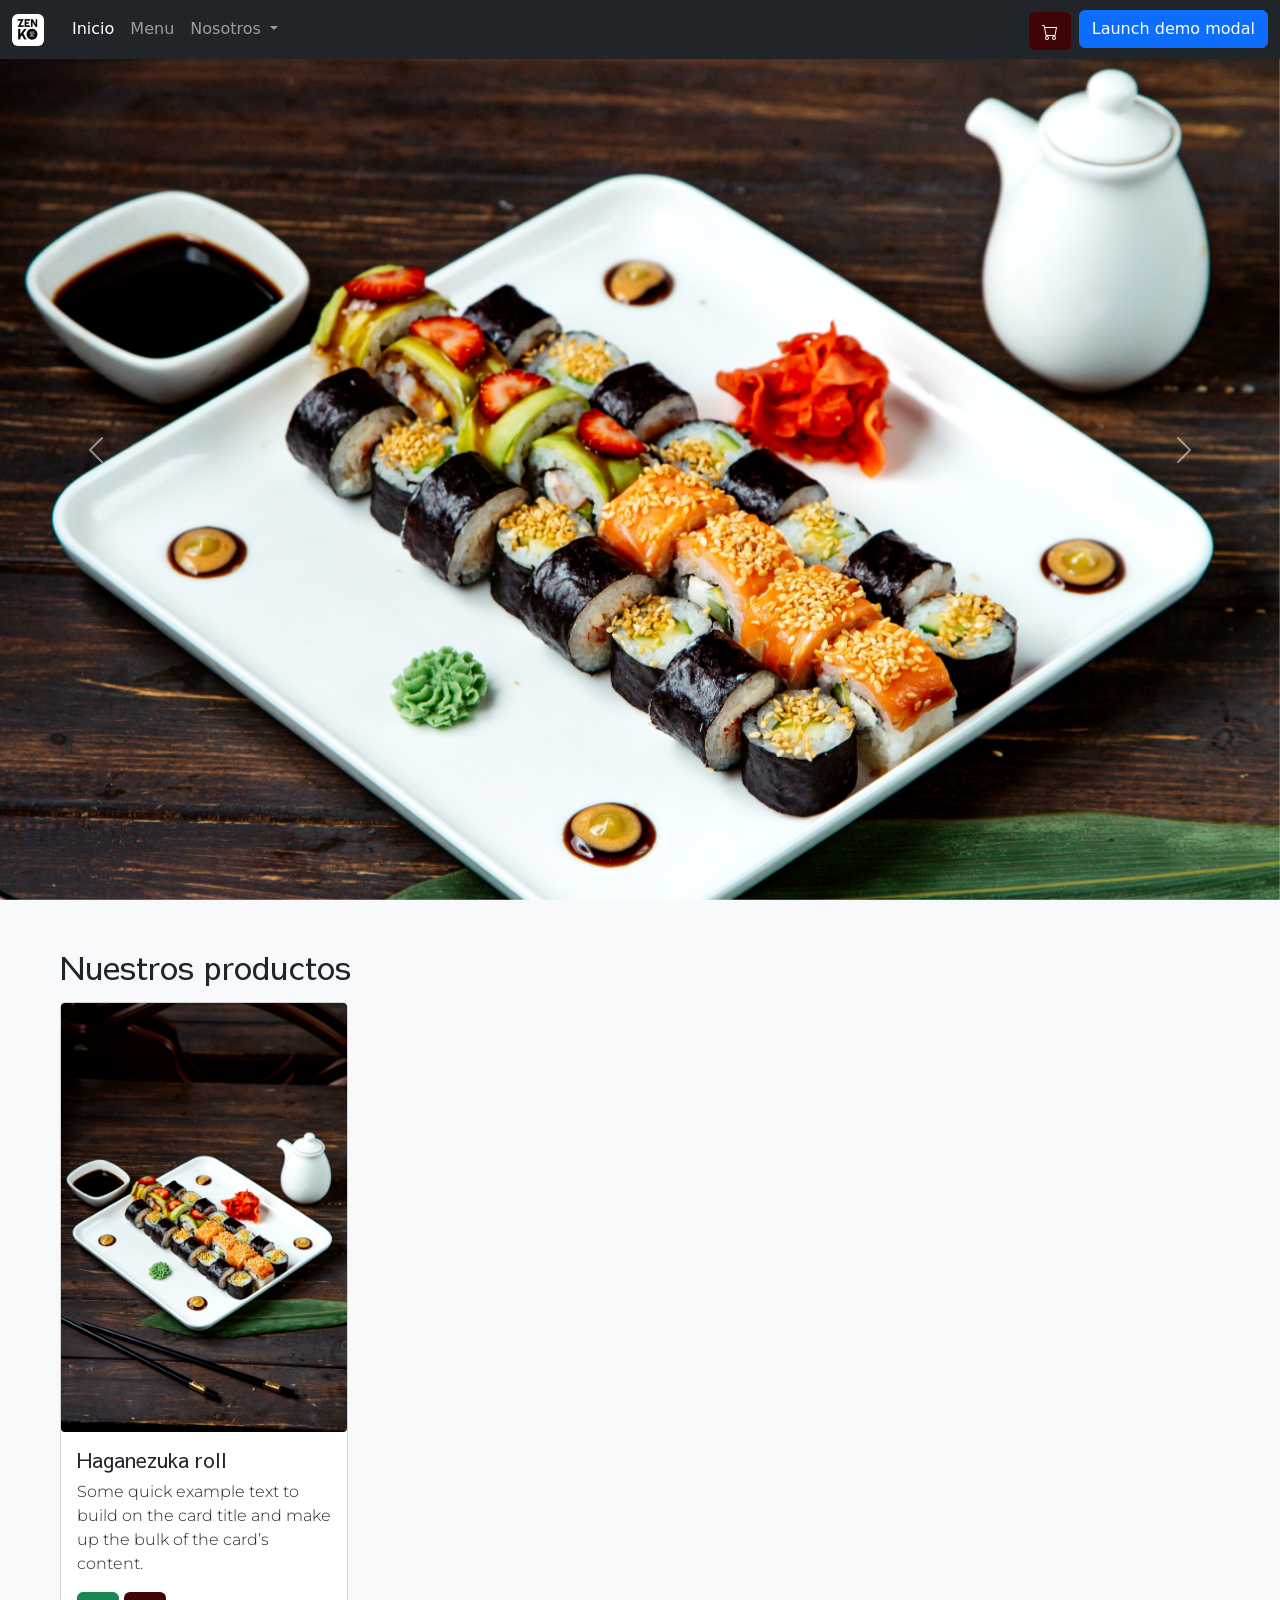
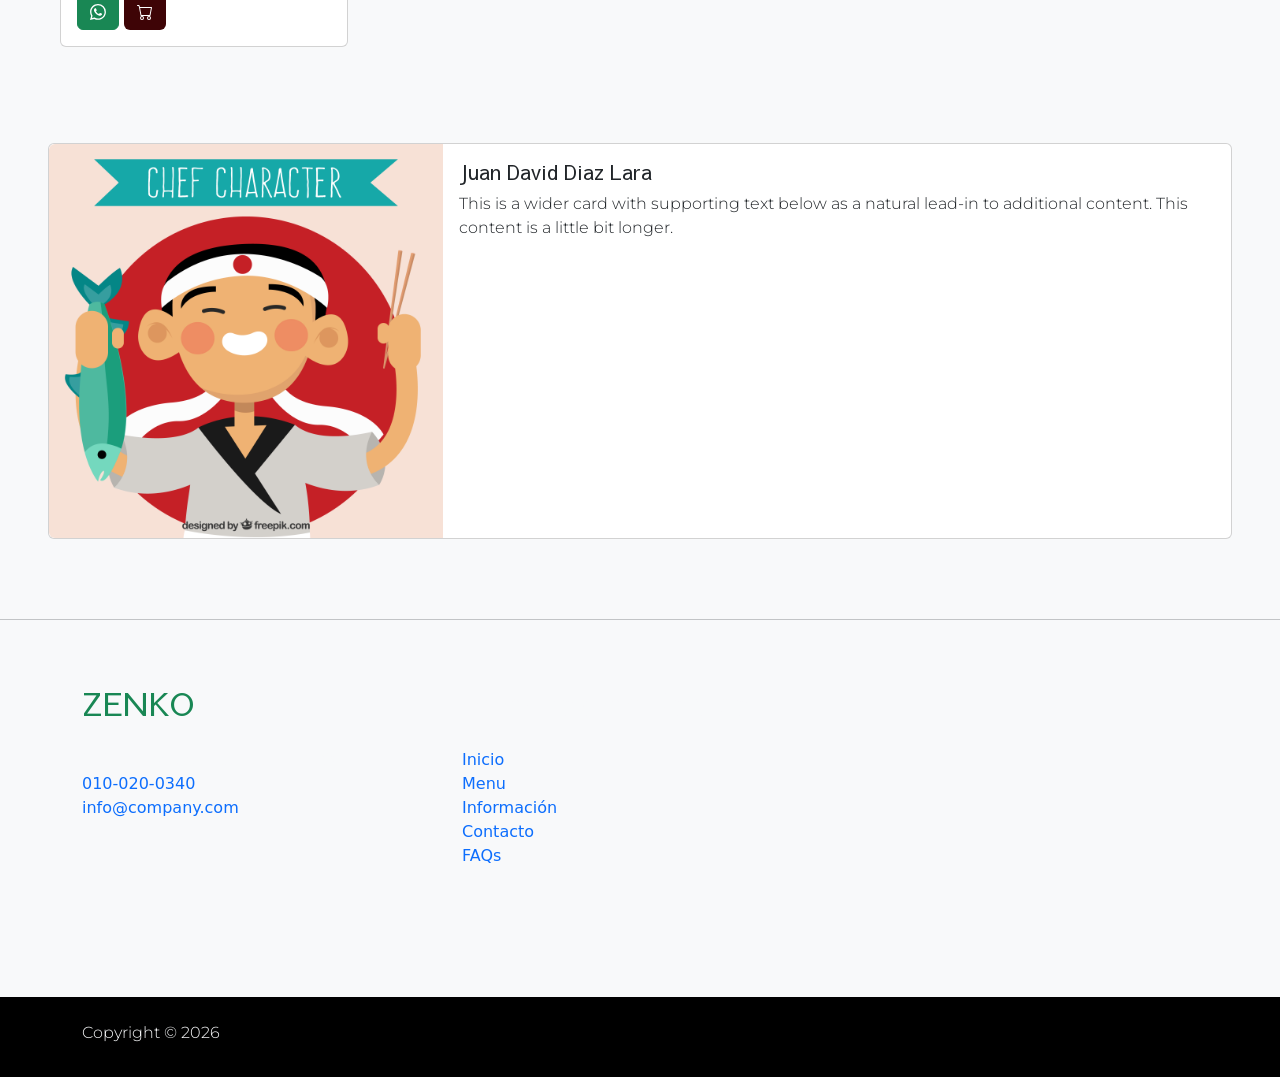
==== commit d62a259d: "Cambios hover carrusel de productos, creacion de platilla de modal para carrtio de productos" ====
--- a/index.html
+++ b/index.html
@@ -12,6 +12,7 @@
         rel="stylesheet">
     <link rel="stylesheet" href="./src/assets/styles/global.css">
     <link rel="stylesheet" href="./src/assets/styles/cartButtom.css">
+    <link rel="stylesheet" href="./src/assets/styles/carrusel.css">
     <link href="https://cdn.jsdelivr.net/npm/bootstrap@5.3.3/dist/css/bootstrap.min.css" rel="stylesheet"
         integrity="sha384-QWTKZyjpPEjISv5WaRU9OFeRpok6YctnYmDr5pNlyT2bRjXh0JMhjY6hW+ALEwIH" crossorigin="anonymous">
     <title>ZENKO</title>
@@ -20,8 +21,9 @@
 <body class="bg-light">
     <nav class="navbar navbar-expand-lg navbar-dark bg-dark fixed-top" id="navbar">
         <div class="container-fluid">
-            <img src="./src/assets/img/favicon/favicon-32x32.png" alt="zenkoLogo" class="img-fluid me-1 rounded-2">
-            <!-- <a class="navbar-brand" href="#">フアンの寿司</a> -->
+            <a class="navbar-brand" href="./index.html">
+                <img src="./src/assets/img/favicon/favicon-32x32.png" alt="zenkoLogo" class="img-fluid me-1 rounded-2">
+            </a>
             <button class="navbar-toggler" type="button" data-bs-toggle="collapse"
                 data-bs-target="#navbarSupportedContent" aria-controls="navbarSupportedContent" aria-expanded="false"
                 aria-label="Toggle navigation">
@@ -62,6 +64,9 @@
                         <span class="visually-hidden">shop card</span>
                     </span>
                 </button>
+                <button type="button" class="btn btn-primary" data-bs-toggle="modal" data-bs-target="#exampleModal">
+                    Launch demo modal
+                </button>
             </div>
         </div>
     </nav>
@@ -73,7 +78,7 @@
         <!-- Presentación del restaurante -->
         <section id="carrusel">
             <!-- Carrusel de productos -->
-            <div id="carruselProductosDestacados" class="carousel slide">
+            <div id="carruselProductosDestacados" class="carousel slide carousel-fade" data-bs-ride="carousel">
                 <div class="carousel-indicators">
                     <button type="button" data-bs-target="#carruselProductosDestacados" data-bs-slide-to="0"
                         class="active" aria-current="true" aria-label="Slide 1"></button>
@@ -87,7 +92,7 @@
                         <img src="./src/assets/img/mixed-sushi-rolls-plate.jpg"
                             class="d-block img-fluid vw-100 vh-100 object-fit-cover" alt="productoDestacado">
                         <div class="carousel-caption d-none d-md-block">
-                            <h5>First slide label</h5>
+                            <h5>Haganezuka roll</h5>
                             <p>Some representative placeholder content for the first slide.</p>
                         </div>
                     </div>
@@ -210,11 +215,12 @@
         </section>
         <section id="presentacionPersonal">
             <!-- Información del chef -->
-            <div class="container-fluid p-5">
+            <div class="container-fluid p-5 h-25">
                 <div class="card mb-3" id="informacionChef">
                     <div class="row g-0">
                         <div class="col-md-4">
-                            <img src="..." class="img-fluid rounded-start" alt="...">
+                            <img src="./src/assets/img/fotoJuan.jpg"
+                                class="img-fluid rounded-start w-100 object-fit-cover" alt="fotoDelChef">
                         </div>
                         <div class="col-md-8">
                             <div class="card-body">
@@ -229,6 +235,27 @@
                 </div>
             </div>
         </section>
+
+        <!-- Estructuras modal -->
+
+        <!-- Modal -->
+        <div class="modal fade" id="exampleModal" tabindex="-1" aria-labelledby="exampleModalLabel" aria-hidden="true">
+            <div class="modal-dialog modal-dialog-centered modal-dialog-scrollable">
+                <div class="modal-content">
+                    <div class="modal-header">
+                        <h1 class="modal-title fs-5" id="exampleModalLabel">Modal title</h1>
+                        <button type="button" class="btn-close" data-bs-dismiss="modal" aria-label="Close"></button>
+                    </div>
+                    <div class="modal-body">
+                        ...
+                    </div>
+                    <div class="modal-footer">
+                        <button type="button" class="btn btn-secondary" data-bs-dismiss="modal">Close</button>
+                        <button type="button" class="btn btn-primary">Save changes</button>
+                    </div>
+                </div>
+            </div>
+        </div>
 
     </main>
     <hr>
@@ -306,6 +333,7 @@
             </div>
         </div>
     </footer>
+
     <!-- Bootstrap JS Bundle local (incluye Popper) -->
     <script src="https://cdn.jsdelivr.net/npm/bootstrap@5.3.3/dist/js/bootstrap.bundle.min.js"
         integrity="sha384-YvpcrYf0tY3lHB60NNkmXc5s9fDVZLESaAA55NDzOxhy9GkcIdslK1eN7N6jIeHz"
--- a/src/assets/styles/global.css
+++ b/src/assets/styles/global.css
@@ -68,32 +68,3 @@
     font-weight: 300;
     font-style: normal;
 }
-
-/* Efecto hover de oscurecer */
-.carousel-item img {
-    transition: transform 0.5s ease, filter 0.5s ease;
-}
-
-.carousel-item:hover img {    
-    filter: brightness(60%);
-    /* Oscurecer */
-}
-
-/* Texto superpuesto al hacer hover */
-.hover-text {
-    position: absolute;
-    bottom: 20px;
-    left: 50%;
-    transform: translateX(-50%);
-    background: rgba(0, 0, 0, 0);
-    color: white;
-    padding: 10px 20px;
-    border-radius: 5px;
-    opacity: 0;
-    transition: opacity 0.5s ease;    
-}
-
-.carousel-item:hover .hover-text {
-    opacity: 1;
-    visibility: visible;
-}
--- a/src/assets/styles/carrusel.css
+++ b/src/assets/styles/carrusel.css
@@ -0,0 +1,21 @@
+/* Efecto hover de oscurecer */
+.carousel-item img {
+    transition: transform 0.5s ease, filter 0.5s ease;
+}
+
+.carousel-item:hover img {    
+    filter: brightness(60%);
+    /* Oscurecer */
+}
+
+/* Texto superpuesto al hacer hover */
+.carousel-caption {        
+    transition: opacity 0.5s ease;    
+    opacity: 0;
+}
+
+.carousel-item:hover .carousel-caption {
+    opacity: 1;
+    background-color: rgba(0, 0, 0, 0.733);
+    border-radius: 2rem;
+}
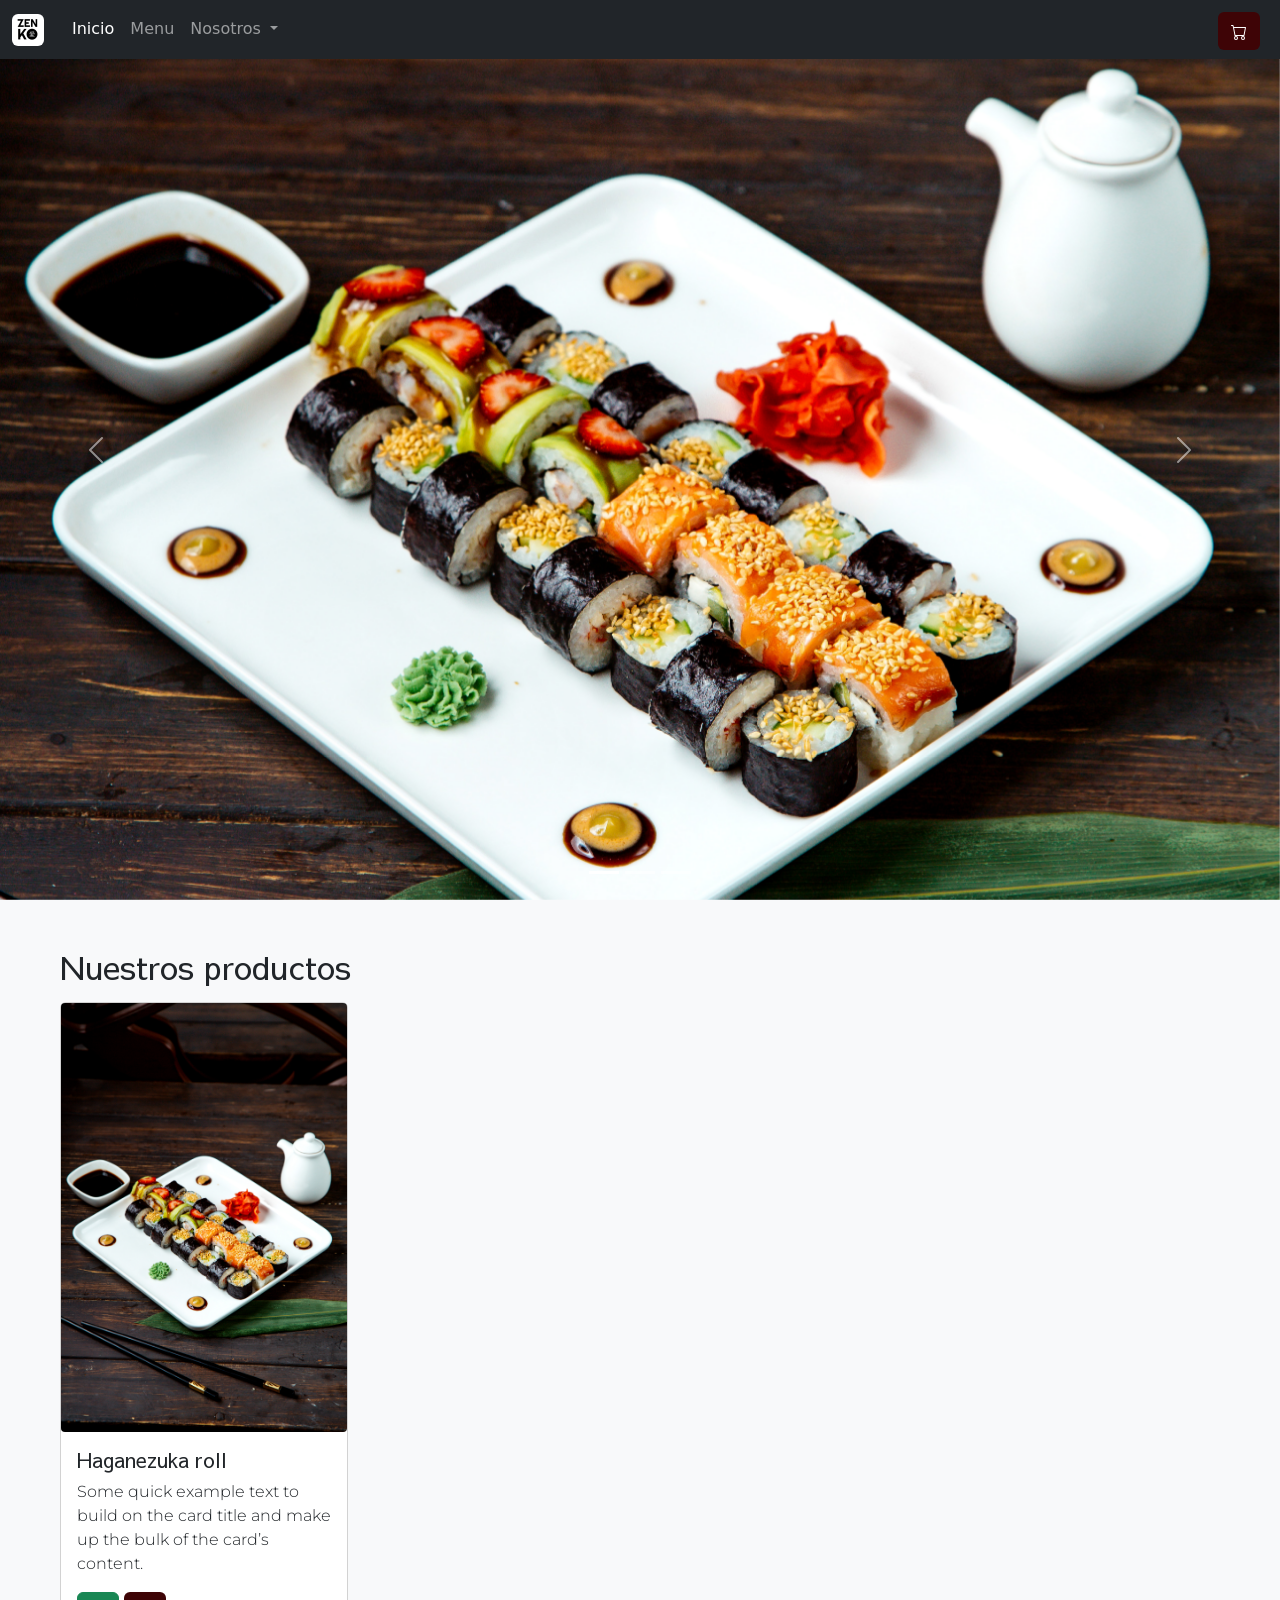
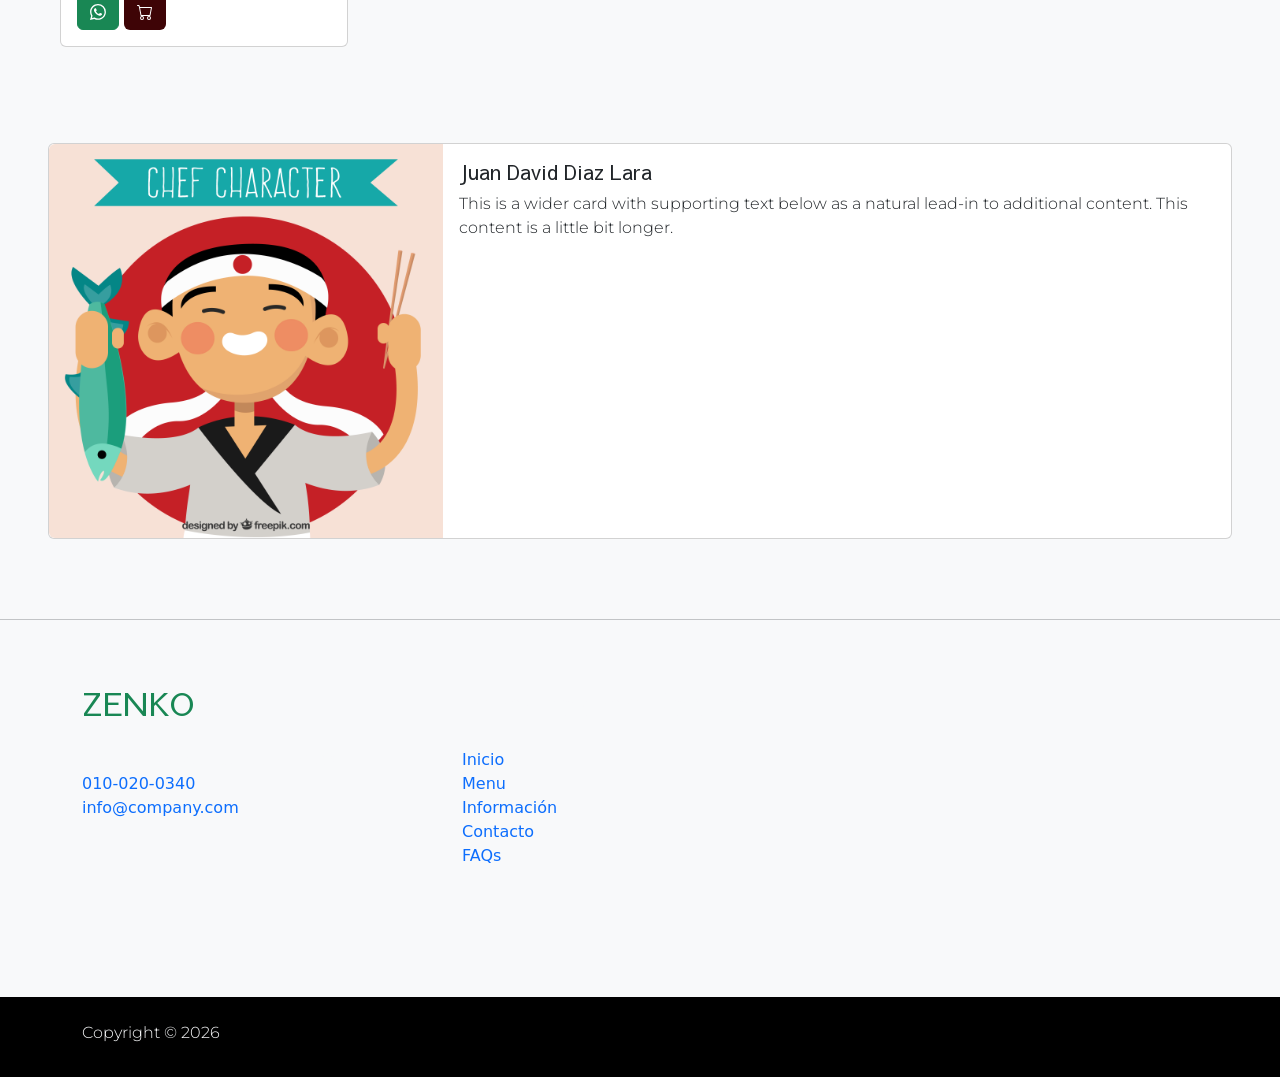
==== commit 162f436e: "Creacion de modal carrito de productos, se agregagn estidlos a las tarjetas de productos y se comien" ====
--- a/index.html
+++ b/index.html
@@ -52,7 +52,8 @@
                         </ul>
                     </li>
                 </ul>
-                <button type="button" class="btn position-relative me-2 mt-1" id="cartButtom">
+                <button type="button" class="btn position-relative me-2 mt-1" id="cartButtom" data-bs-toggle="modal"
+                    data-bs-target="#modalCarrito">
                     <svg xmlns="http://www.w3.org/2000/svg" width="16" height="16" fill="white" class="bi bi-cart"
                         viewBox="0 0 16 16">
                         <path
@@ -63,9 +64,6 @@
                         99+
                         <span class="visually-hidden">shop card</span>
                     </span>
-                </button>
-                <button type="button" class="btn btn-primary" data-bs-toggle="modal" data-bs-target="#exampleModal">
-                    Launch demo modal
                 </button>
             </div>
         </div>
@@ -239,24 +237,49 @@
         <!-- Estructuras modal -->
 
         <!-- Modal -->
-        <div class="modal fade" id="exampleModal" tabindex="-1" aria-labelledby="exampleModalLabel" aria-hidden="true">
+        <div class="modal fade" id="modalCarrito" tabindex="-1" aria-labelledby="modalCarritoLabel" aria-hidden="true">
             <div class="modal-dialog modal-dialog-centered modal-dialog-scrollable">
                 <div class="modal-content">
                     <div class="modal-header">
-                        <h1 class="modal-title fs-5" id="exampleModalLabel">Modal title</h1>
+                        <h1 class="modal-title fs-5" id="modalCarritoLabel">Carrito de Compras</h1>
                         <button type="button" class="btn-close" data-bs-dismiss="modal" aria-label="Close"></button>
                     </div>
-                    <div class="modal-body">
-                        ...
-                    </div>
-                    <div class="modal-footer">
-                        <button type="button" class="btn btn-secondary" data-bs-dismiss="modal">Close</button>
-                        <button type="button" class="btn btn-primary">Save changes</button>
+                    <div class="container p-2 h-25 overflow-hidden">
+                        <div class="card mb-3" id="informacionChef">
+                            <div class="row g-0">
+                                <div class="col-md-3">
+                                    <img src="./src/assets/img/mixed-sushi-rolls-plate.jpg"
+                                        class="img-fluid rounded-start w-100 object-fit-cover h-100" alt="fotoDelChef">
+                                </div>
+                                <div class="col-md-6">
+                                    <div class="card-body">
+                                        <h5 class="card-title">Juan David Diaz Lara</h5>
+                                        <p class="card-text">This is a wider card with supporting text below as a
+                                            natural
+                                            lead-in to
+                                            additional content. This content is a little bit longer.
+                                        </p>
+                                    </div>
+                                </div>
+                                <div class="col-md-3 mt-auto mb-auto">
+                                    <div class="container d-flex">
+                                        <input type="number" name="" id="" class="card border-2 p-2 w-50"
+                                            placeholder="1">
+                                        <button class="btn btn-close mx-2 mt-auto mb-auto"></button>
+                                    </div>
+                                </div>
+                            </div>
+                        </div>
+                    </div>
+                    <div class="modal-body overflow-hidden">
+                        <div class="modal-footer">
+                            <button type="button" class="btn btn-secondary" data-bs-dismiss="modal">Close</button>
+                            <button type="button" class="btn btn-primary">Pagar</button>
+                        </div>
                     </div>
                 </div>
             </div>
         </div>
-
     </main>
     <hr>
     <footer class="bg-light" id="footer">
--- a/src/assets/styles/global.css
+++ b/src/assets/styles/global.css
@@ -68,3 +68,8 @@
     font-weight: 300;
     font-style: normal;
 }
+
+.tooltip-inner {
+    background-color: var(--rich-mahogany);
+    color: var(--soft-fawn);
+}
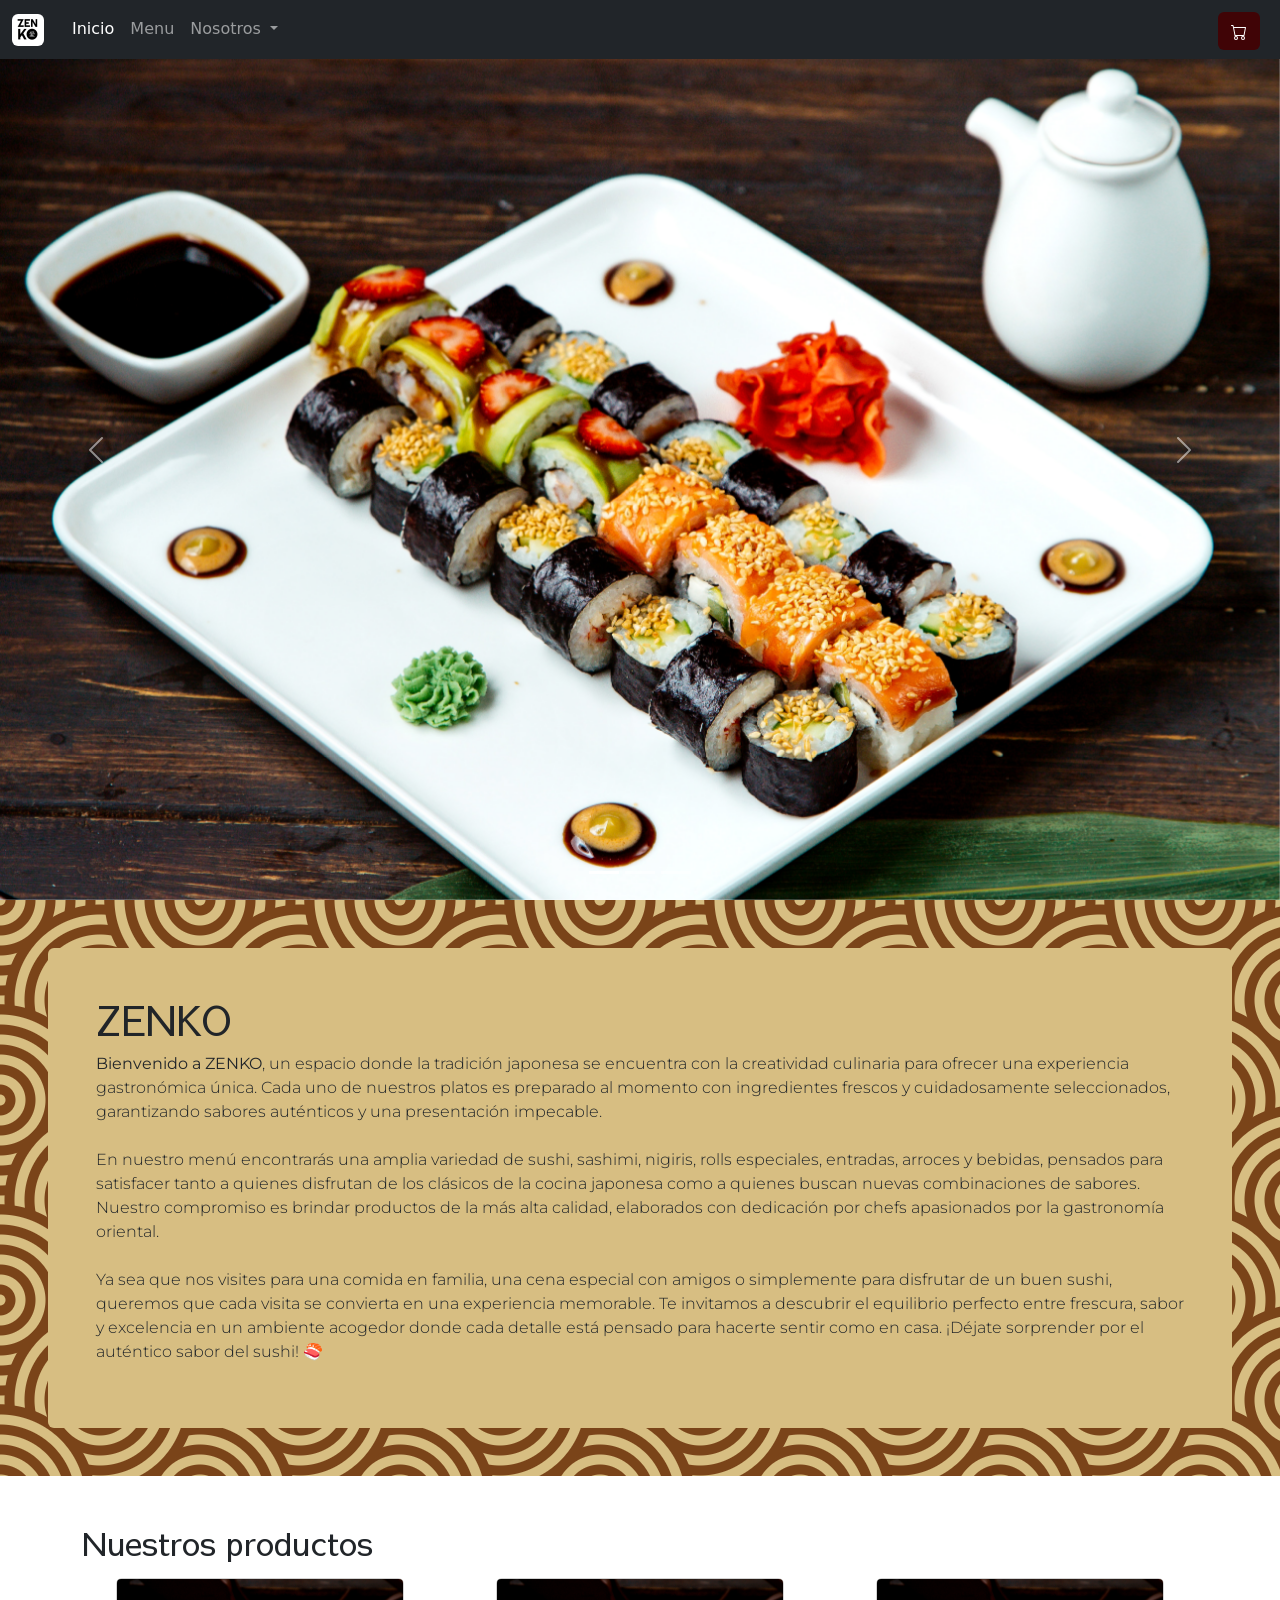
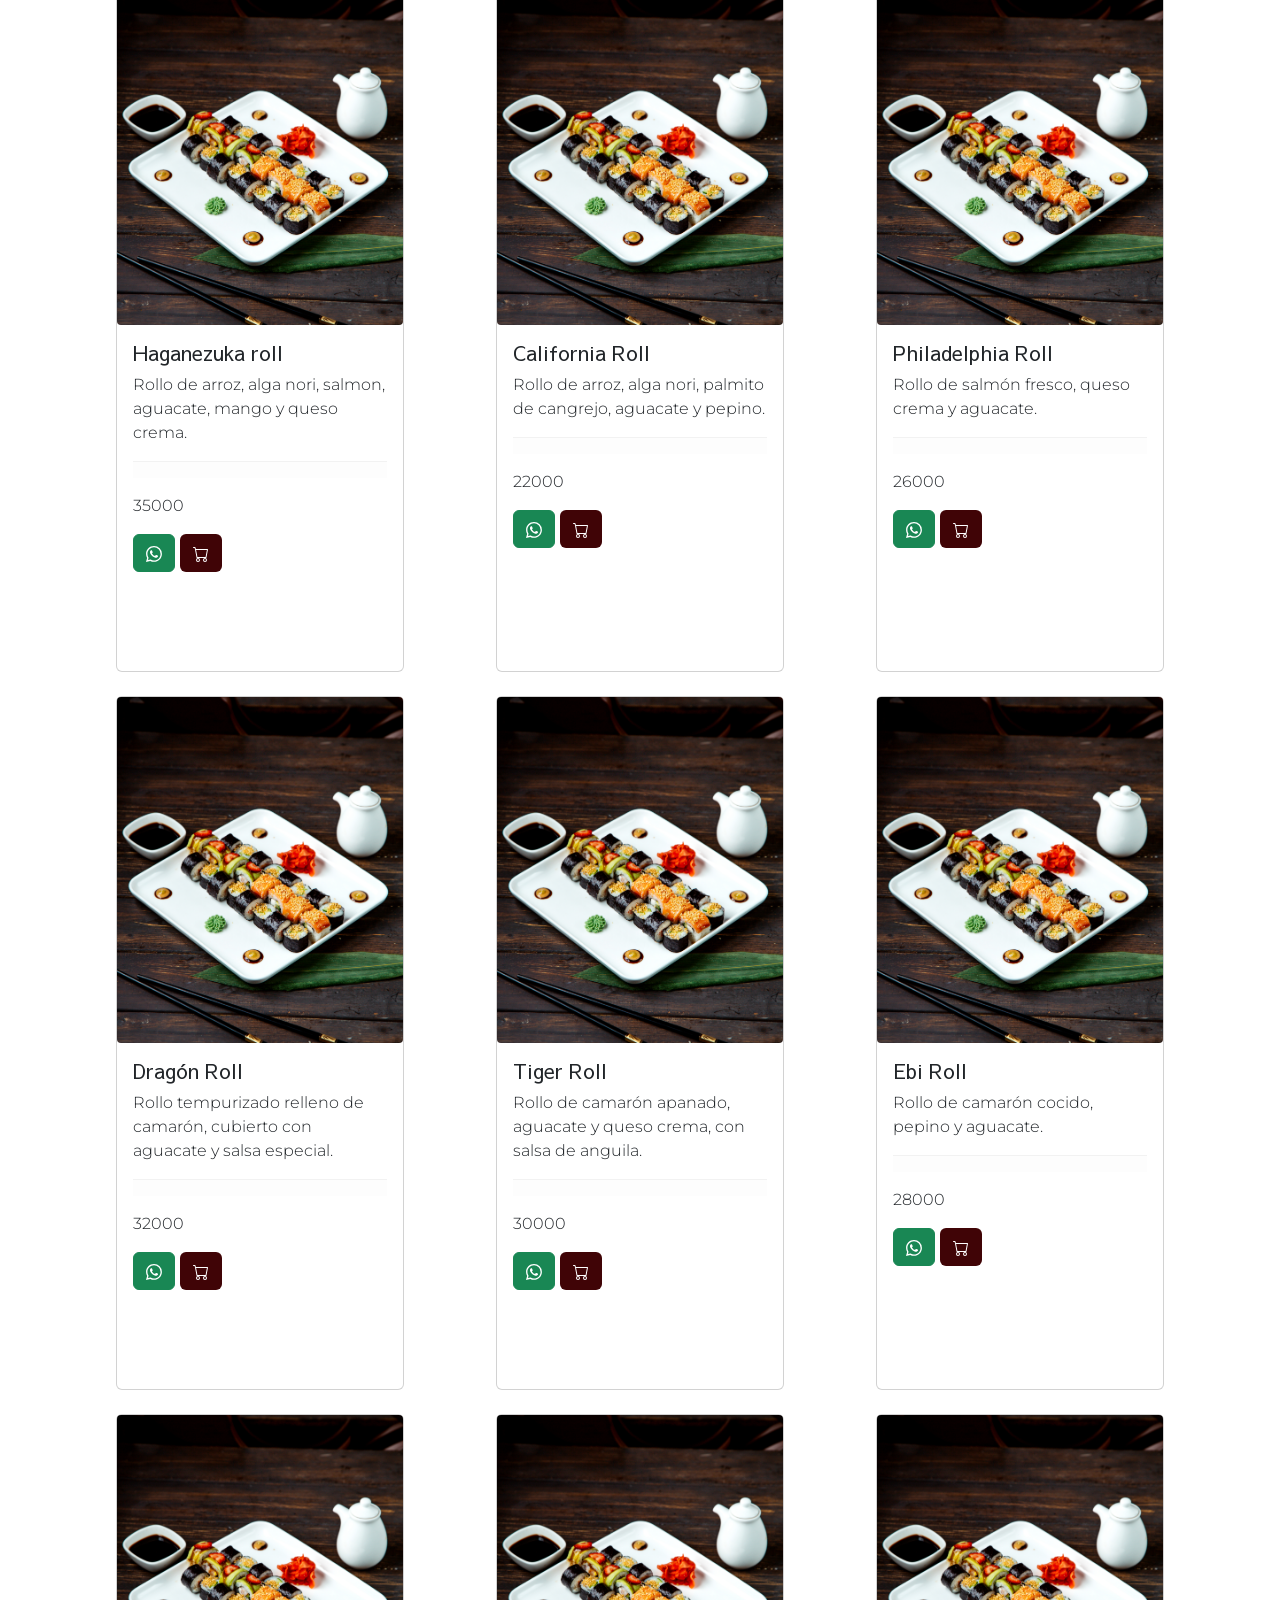
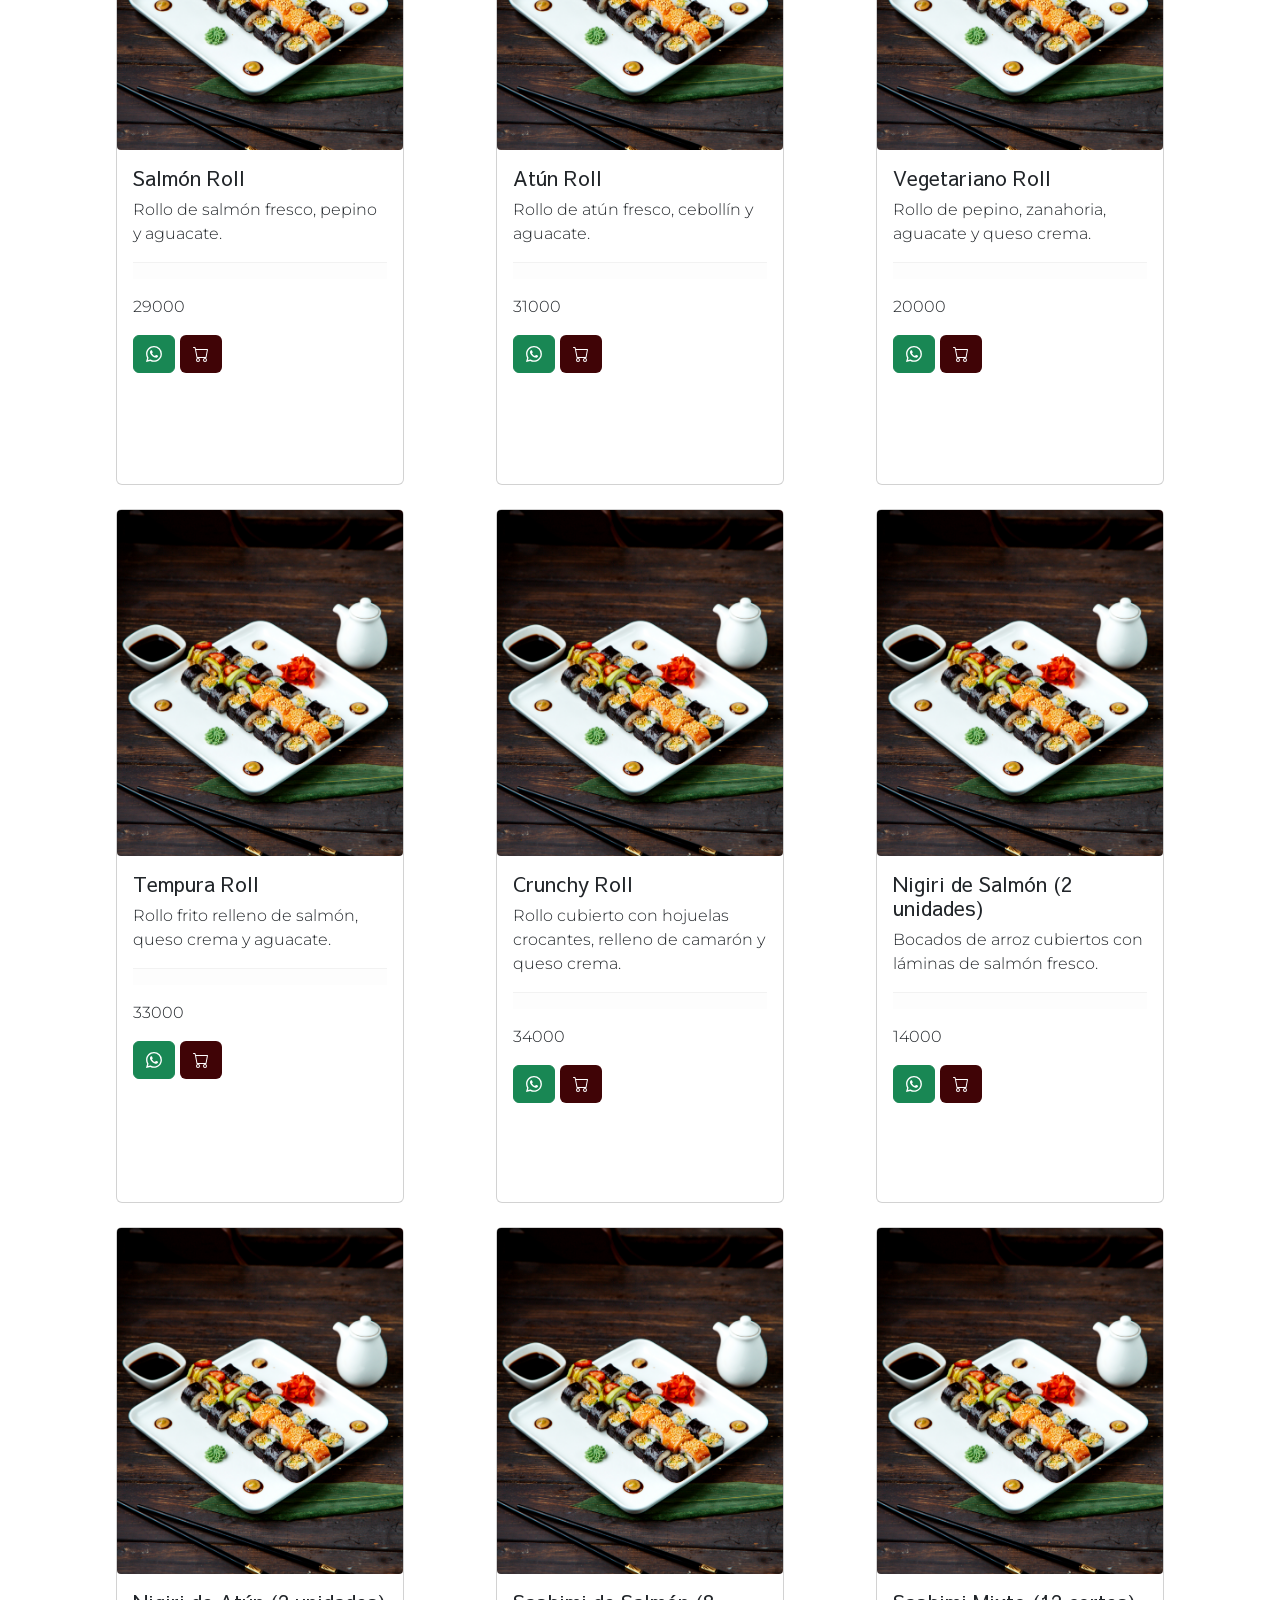
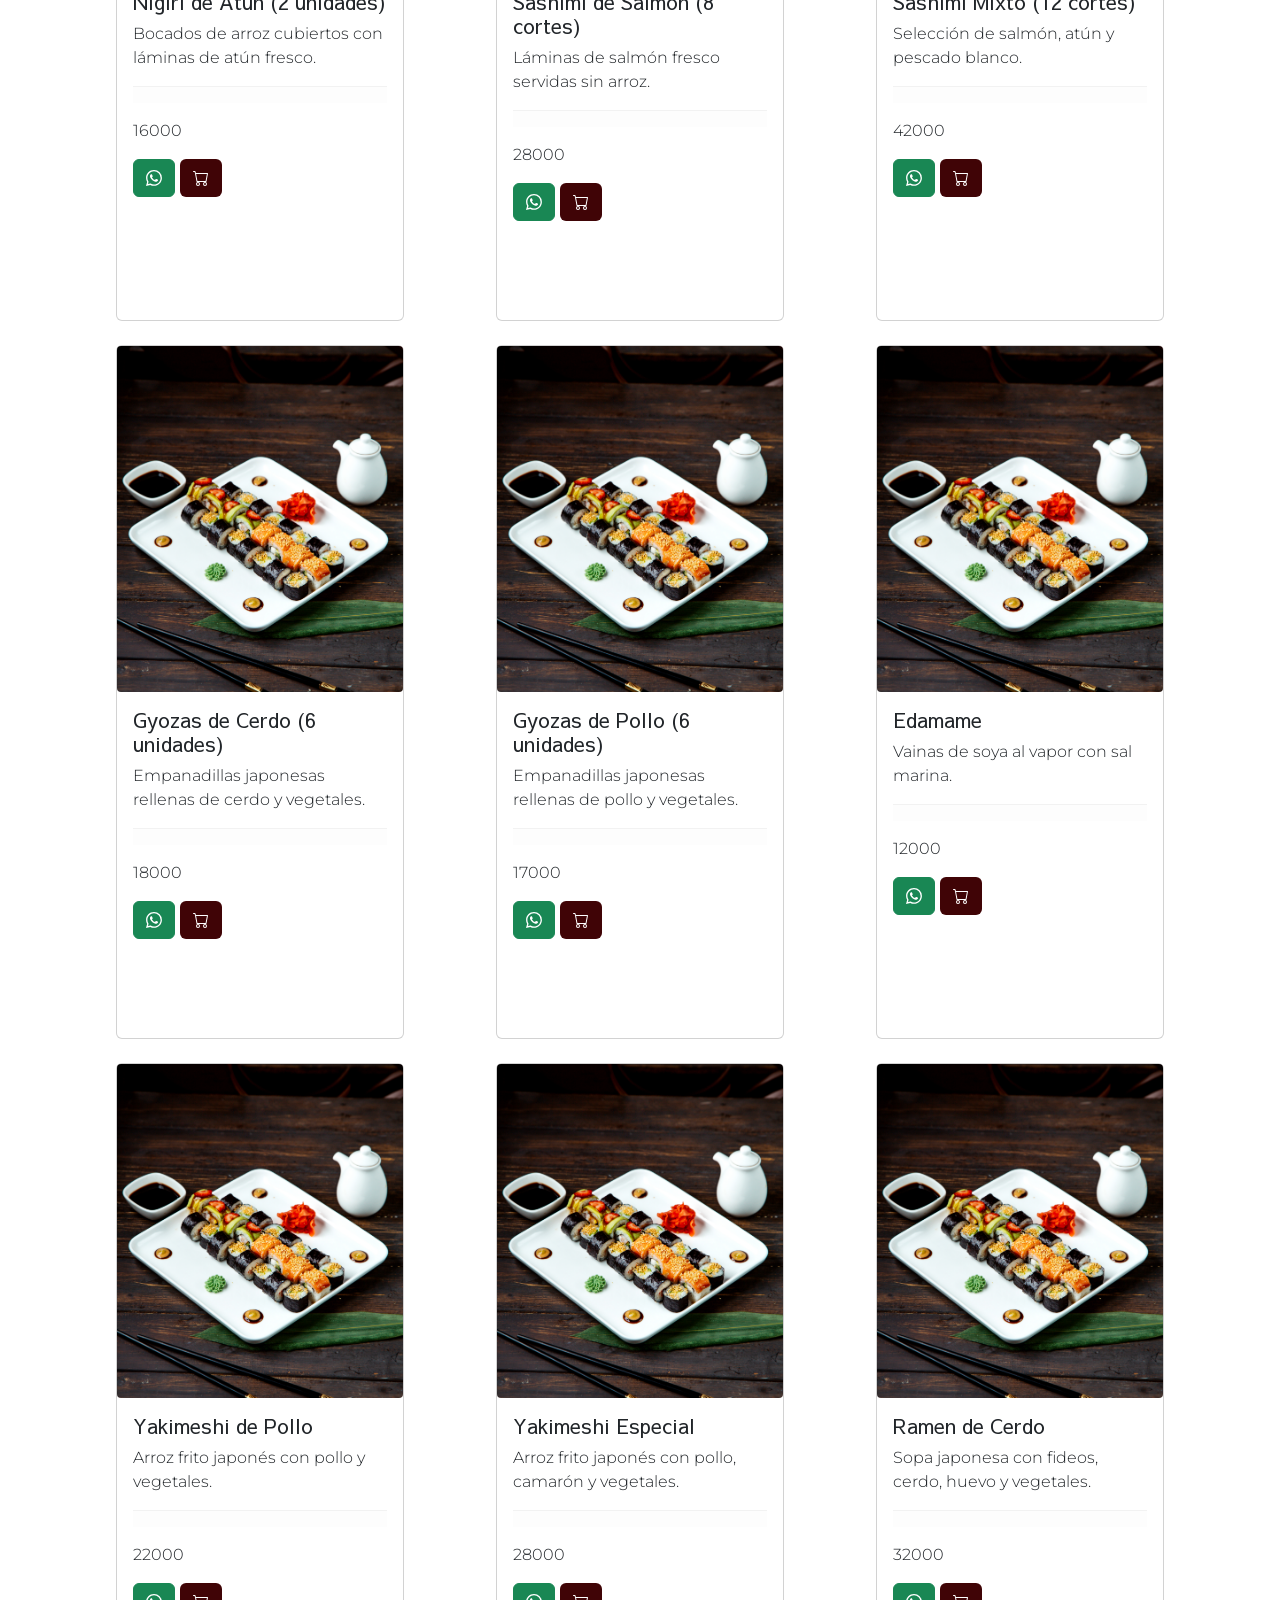
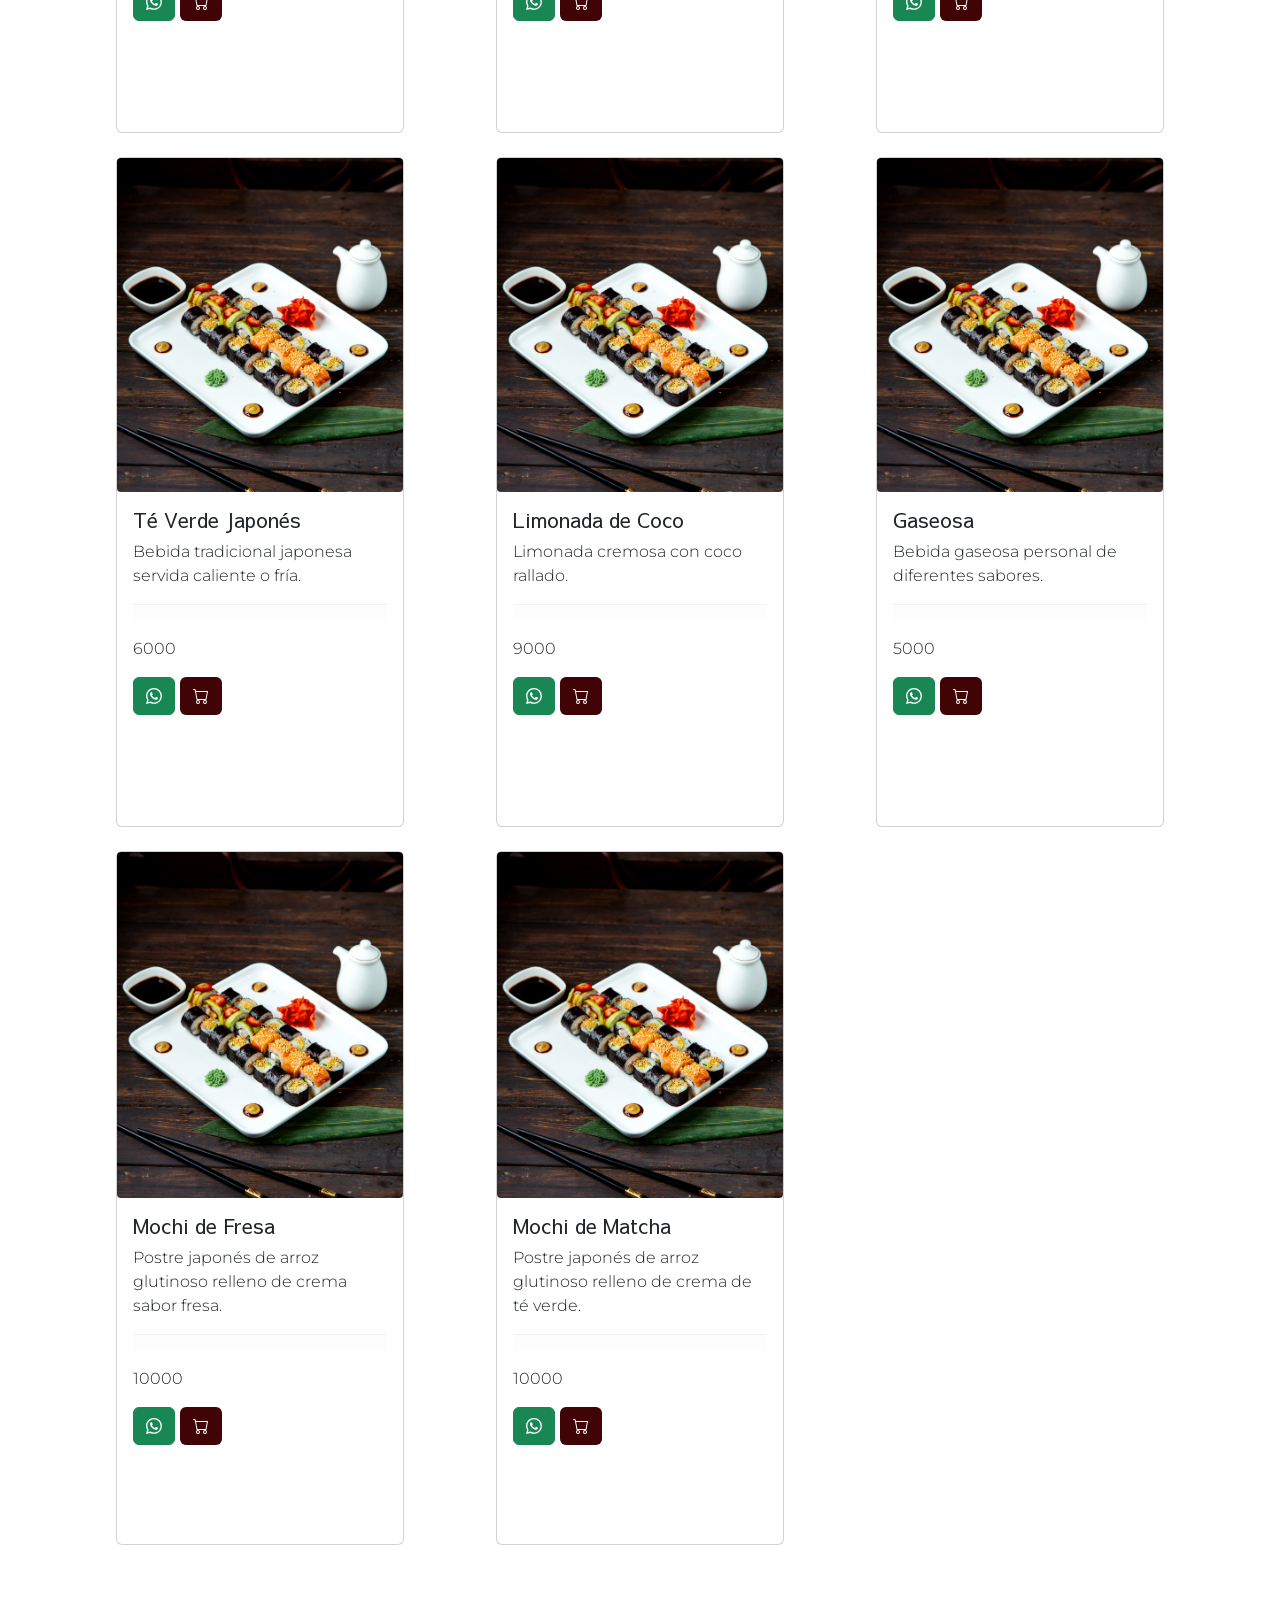
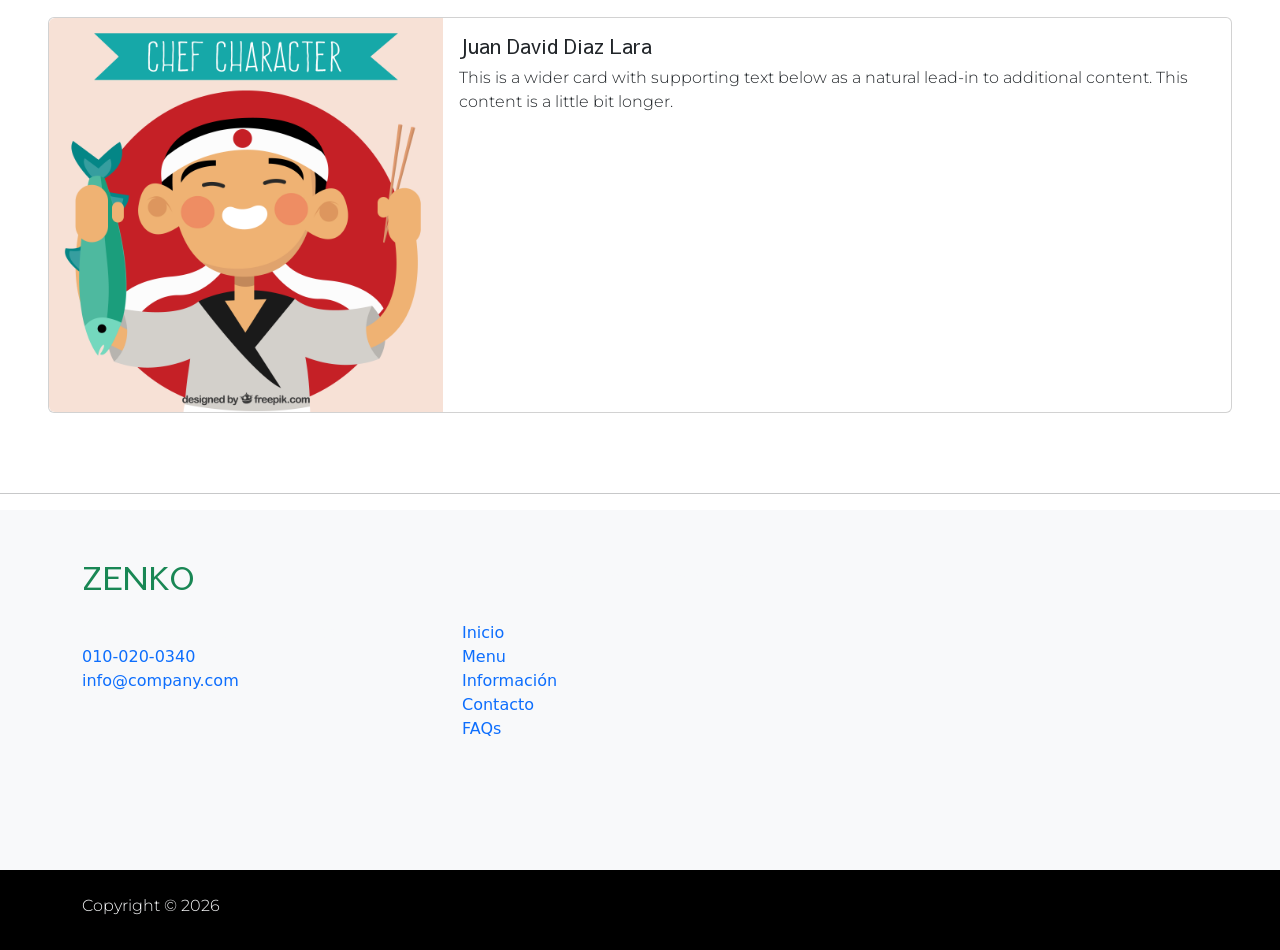
==== commit e2d8b096: "Funcion para cargar productos de lista de objetos" ====
--- a/index.html
+++ b/index.html
@@ -10,15 +10,15 @@
     <link
         href="https://fonts.googleapis.com/css2?family=Montserrat:ital,wght@0,100..900;1,100..900&family=Sawarabi+Gothic&display=swap"
         rel="stylesheet">
+    <link href="https://cdn.jsdelivr.net/npm/bootstrap@5.3.3/dist/css/bootstrap.min.css" rel="stylesheet"
+        integrity="sha384-QWTKZyjpPEjISv5WaRU9OFeRpok6YctnYmDr5pNlyT2bRjXh0JMhjY6hW+ALEwIH" crossorigin="anonymous">
     <link rel="stylesheet" href="./src/assets/styles/global.css">
     <link rel="stylesheet" href="./src/assets/styles/cartButtom.css">
     <link rel="stylesheet" href="./src/assets/styles/carrusel.css">
-    <link href="https://cdn.jsdelivr.net/npm/bootstrap@5.3.3/dist/css/bootstrap.min.css" rel="stylesheet"
-        integrity="sha384-QWTKZyjpPEjISv5WaRU9OFeRpok6YctnYmDr5pNlyT2bRjXh0JMhjY6hW+ALEwIH" crossorigin="anonymous">
     <title>ZENKO</title>
 </head>
 
-<body class="bg-light">
+<body>
     <nav class="navbar navbar-expand-lg navbar-dark bg-dark fixed-top" id="navbar">
         <div class="container-fluid">
             <a class="navbar-brand" href="./index.html">
@@ -52,8 +52,8 @@
                         </ul>
                     </li>
                 </ul>
-                <button type="button" class="btn position-relative me-2 mt-1" id="cartButtom" data-bs-toggle="modal"
-                    data-bs-target="#modalCarrito">
+                <button type="button" class="btn border-1 position-relative me-2 mt-1" id="cartButtom"
+                    data-bs-toggle="modal" data-bs-target="#modalCarrito">
                     <svg xmlns="http://www.w3.org/2000/svg" width="16" height="16" fill="white" class="bi bi-cart"
                         viewBox="0 0 16 16">
                         <path
@@ -123,94 +123,47 @@
                 </button>
             </div>
         </section>
-        <section id="información">
-
+        <section id="información" class="fondoPatron p-5">
+            <div id="fondoMensajePatron" class="p-5 rounded-2">
+                <h1>ZENKO</h1>
+                <p>
+                    <strong>Bienvenido a ZENKO</strong>, un espacio donde la tradición japonesa se encuentra con
+                    la creatividad culinaria para ofrecer una experiencia gastronómica única. Cada uno de nuestros
+                    platos es
+                    preparado al momento con ingredientes frescos y cuidadosamente seleccionados, garantizando sabores
+                    auténticos y una presentación impecable.
+                    <br><br>
+                    En nuestro menú encontrarás una amplia variedad de sushi, sashimi, nigiris, rolls especiales,
+                    entradas,
+                    arroces y bebidas, pensados para satisfacer tanto a quienes disfrutan de los clásicos de la cocina
+                    japonesa como a quienes buscan nuevas combinaciones de sabores. Nuestro compromiso es brindar
+                    productos
+                    de la más alta calidad, elaborados con dedicación por chefs apasionados por la gastronomía oriental.
+                    <br><br>
+                    Ya sea que nos visites para una comida en familia, una cena especial con amigos o simplemente para
+                    disfrutar de un buen sushi, queremos que cada visita se convierta en una experiencia memorable. Te
+                    invitamos a descubrir el equilibrio perfecto entre frescura, sabor y excelencia en un ambiente
+                    acogedor
+                    donde cada detalle está pensado para hacerte sentir como en casa. ¡Déjate sorprender por el
+                    auténtico
+                    sabor del sushi! 🍣
+
+                </p>
+            </div>
         </section>
-        <section id="menuProductos">
+        <section id="menuProductos" class="mt-5">
             <!-- Catalogo de Producto -->
-            <div class="container m-5" id="menu">
-                <h2 class="card-title mb-3">Nuestros productos</h2>
-                <div class="row">
-                    <div class="col">
-                        <div class="card" style="width: 18rem;">
-                            <img src="./src/assets/img/mixed-sushi-rolls-plate.jpg" alt="imagen de producto"
-                                class="w-auto h-50 img-fluid object-fit-cover rounded-1 card-img-top">
-                            <div class="card-body">
-                                <h5 class="card-title">Haganezuka roll</h5>
-                                <p class="card-text">Some quick example text to build on the card title and make up the
-                                    bulk
-                                    of the
-                                    card’s content.
-                                </p>
-                                <!-- boton de whatsapp -->
-                                <a href="https://api.whatsapp.com/send?phone=573115502030&text=Hola,%20¿qué%20tal%20estás?"
-                                    target="_blank" class="btn btn-success">
-                                    <svg xmlns="http://www.w3.org/2000/svg" width="16" height="16" fill="currentColor"
-                                        class="bi bi-whatsapp" viewBox="0 0 16 16">
-                                        <path
-                                            d="M13.601 2.326A7.85 7.85 0 0 0 7.994 0C3.627 0 .068 3.558.064 7.926c0 1.399.366 2.76 1.057 3.965L0 16l4.204-1.102a7.9 7.9 0 0 0 3.79.965h.004c4.368 0 7.926-3.558 7.93-7.93A7.9 7.9 0 0 0 13.6 2.326zM7.994 14.521a6.6 6.6 0 0 1-3.356-.92l-.24-.144-2.494.654.666-2.433-.156-.251a6.56 6.56 0 0 1-1.007-3.505c0-3.626 2.957-6.584 6.591-6.584a6.56 6.56 0 0 1 4.66 1.931 6.56 6.56 0 0 1 1.928 4.66c-.004 3.639-2.961 6.592-6.592 6.592m3.615-4.934c-.197-.099-1.17-.578-1.353-.646-.182-.065-.315-.099-.445.099-.133.197-.513.646-.627.775-.114.133-.232.148-.43.05-.197-.1-.836-.308-1.592-.985-.59-.525-.985-1.175-1.103-1.372-.114-.198-.011-.304.088-.403.087-.088.197-.232.296-.346.1-.114.133-.198.198-.33.065-.134.034-.248-.015-.347-.05-.099-.445-1.076-.612-1.47-.16-.389-.323-.335-.445-.34-.114-.007-.247-.007-.38-.007a.73.73 0 0 0-.529.247c-.182.198-.691.677-.691 1.654s.71 1.916.81 2.049c.098.133 1.394 2.132 3.383 2.992.47.205.84.326 1.129.418.475.152.904.129 1.246.08.38-.058 1.171-.48 1.338-.943.164-.464.164-.86.114-.943-.049-.084-.182-.133-.38-.232" />
-                                    </svg>
-                                </a>
-                                <!-- boton de agregar al carrito -->
-                                <button type="button" class="btn position-relative" id="agregarCartButtomProducto1">
-                                    <svg xmlns="http://www.w3.org/2000/svg" width="16" height="16" fill="white"
-                                        class="bi bi-cart" viewBox="0 0 16 16">
-                                        <path
-                                            d="M0 1.5A.5.5 0 0 1 .5 1H2a.5.5 0 0 1 .485.379L2.89 3H14.5a.5.5 0 0 1 .491.592l-1.5 8A.5.5 0 0 1 13 12H4a.5.5 0 0 1-.491-.408L2.01 3.607 1.61 2H.5a.5.5 0 0 1-.5-.5M3.102 4l1.313 7h8.17l1.313-7zM5 12a2 2 0 1 0 0 4 2 2 0 0 0 0-4m7 0a2 2 0 1 0 0 4 2 2 0 0 0 0-4m-7 1a1 1 0 1 1 0 2 1 1 0 0 1 0-2m7 0a1 1 0 1 1 0 2 1 1 0 0 1 0-2" />
-                                    </svg>
-                                    <span
-                                        class="position-absolute top-0 start-100 translate-middle badge rounded-pill visually-hidden"
-                                        id="badgeShopCart">
-                                        99+
-                                        <span class="visually-hidden">shop card</span>
-                                    </span>
-                                </button>
-                            </div>
-                        </div>
-                    </div>
-
-                    <!-- Otras tarjetas de productos -->
-                    <!-- <div class="col">
-                    <div class="card" style="width: 18rem;">
-                        <img src="./src/assets/img/mixed-sushi-rolls-plate.jpg" alt="imgen de producto"
-                            class="w-auto h-50 img-fluid object-fit-cover rounded-1 card-img-top">
-                        <div class="card-body">
-                            <h5 class="card-title">Card title</h5>
-                            <p class="card-text">Some quick example text to build on the card title and make up the bulk
-                                of the
-                                card’s content.</p>
-                            <a href="#" class="btn btn-primary">
-                                <svg xmlns="http://www.w3.org/2000/svg" width="16" height="16" fill="currentColor"
-                                    class="bi bi-whatsapp" viewBox="0 0 16 16">
-                                    <path
-                                        d="M13.601 2.326A7.85 7.85 0 0 0 7.994 0C3.627 0 .068 3.558.064 7.926c0 1.399.366 2.76 1.057 3.965L0 16l4.204-1.102a7.9 7.9 0 0 0 3.79.965h.004c4.368 0 7.926-3.558 7.93-7.93A7.9 7.9 0 0 0 13.6 2.326zM7.994 14.521a6.6 6.6 0 0 1-3.356-.92l-.24-.144-2.494.654.666-2.433-.156-.251a6.56 6.56 0 0 1-1.007-3.505c0-3.626 2.957-6.584 6.591-6.584a6.56 6.56 0 0 1 4.66 1.931 6.56 6.56 0 0 1 1.928 4.66c-.004 3.639-2.961 6.592-6.592 6.592m3.615-4.934c-.197-.099-1.17-.578-1.353-.646-.182-.065-.315-.099-.445.099-.133.197-.513.646-.627.775-.114.133-.232.148-.43.05-.197-.1-.836-.308-1.592-.985-.59-.525-.985-1.175-1.103-1.372-.114-.198-.011-.304.088-.403.087-.088.197-.232.296-.346.1-.114.133-.198.198-.33.065-.134.034-.248-.015-.347-.05-.099-.445-1.076-.612-1.47-.16-.389-.323-.335-.445-.34-.114-.007-.247-.007-.38-.007a.73.73 0 0 0-.529.247c-.182.198-.691.677-.691 1.654s.71 1.916.81 2.049c.098.133 1.394 2.132 3.383 2.992.47.205.84.326 1.129.418.475.152.904.129 1.246.08.38-.058 1.171-.48 1.338-.943.164-.464.164-.86.114-.943-.049-.084-.182-.133-.38-.232" />
-                                </svg>
-                            </a>
-                        </div>
-                    </div>
-                </div>
-                <div class="col">
-                    <div class="card" style="width: 18rem;">
-                        <img src="./src/assets/img/mixed-sushi-rolls-plate.jpg" alt="imgen de producto"
-                            class="w-auto h-50 img-fluid object-fit-cover rounded-1 card-img-top">
-                        <div class="card-body">
-                            <h5 class="card-title">Card title</h5>
-                            <p class="card-text">Some quick example text to build on the card title and make up the bulk
-                                of the
-                                card’s content.</p>
-                            <a href="#" class="btn btn-primary">
-                                <svg xmlns="http://www.w3.org/2000/svg" width="16" height="16" fill="currentColor"
-                                    class="bi bi-whatsapp" viewBox="0 0 16 16">
-                                    <path
-                                        d="M13.601 2.326A7.85 7.85 0 0 0 7.994 0C3.627 0 .068 3.558.064 7.926c0 1.399.366 2.76 1.057 3.965L0 16l4.204-1.102a7.9 7.9 0 0 0 3.79.965h.004c4.368 0 7.926-3.558 7.93-7.93A7.9 7.9 0 0 0 13.6 2.326zM7.994 14.521a6.6 6.6 0 0 1-3.356-.92l-.24-.144-2.494.654.666-2.433-.156-.251a6.56 6.56 0 0 1-1.007-3.505c0-3.626 2.957-6.584 6.591-6.584a6.56 6.56 0 0 1 4.66 1.931 6.56 6.56 0 0 1 1.928 4.66c-.004 3.639-2.961 6.592-6.592 6.592m3.615-4.934c-.197-.099-1.17-.578-1.353-.646-.182-.065-.315-.099-.445.099-.133.197-.513.646-.627.775-.114.133-.232.148-.43.05-.197-.1-.836-.308-1.592-.985-.59-.525-.985-1.175-1.103-1.372-.114-.198-.011-.304.088-.403.087-.088.197-.232.296-.346.1-.114.133-.198.198-.33.065-.134.034-.248-.015-.347-.05-.099-.445-1.076-.612-1.47-.16-.389-.323-.335-.445-.34-.114-.007-.247-.007-.38-.007a.73.73 0 0 0-.529.247c-.182.198-.691.677-.691 1.654s.71 1.916.81 2.049c.098.133 1.394 2.132 3.383 2.992.47.205.84.326 1.129.418.475.152.904.129 1.246.08.38-.058 1.171-.48 1.338-.943.164-.464.164-.86.114-.943-.049-.084-.182-.133-.38-.232" />
-                                </svg>
-                            </a>
-                        </div>
-                    </div>
-                </div> -->
-                </div>
-            </div>
+            <div class="container" id="menu">
+                <h2 class="card-title mb-3">Nuestros productos</h2>                      
+            </div> <!--Fin contendor de productos-->
+        </section> <!--Fin de seccion del catalogo de productos-->
+
+        <!--Seccion de categorias de productos-->
+        <section id="categorias" class="bg-dark">
+
         </section>
+
+        <!--Seccion presentacion del personal del restaurante con logors e historial laboral-->
         <section id="presentacionPersonal">
             <!-- Información del chef -->
             <div class="container-fluid p-5 h-25">
@@ -239,16 +192,18 @@
         <!-- Modal -->
         <div class="modal fade" id="modalCarrito" tabindex="-1" aria-labelledby="modalCarritoLabel" aria-hidden="true">
             <div class="modal-dialog modal-dialog-centered modal-dialog-scrollable">
-                <div class="modal-content">
+                <div class="modal-content" id="bodyModalCarrito">
                     <div class="modal-header">
                         <h1 class="modal-title fs-5" id="modalCarritoLabel">Carrito de Compras</h1>
                         <button type="button" class="btn-close" data-bs-dismiss="modal" aria-label="Close"></button>
                     </div>
+
+                    <!-- Tarjeta de producto -->
                     <div class="container p-2 h-25 overflow-hidden">
                         <div class="card mb-3" id="informacionChef">
                             <div class="row g-0">
                                 <div class="col-md-3">
-                                    <img src="./src/assets/img/mixed-sushi-rolls-plate.jpg"
+                                    <img src="./src/assets/img/fotoJuan.jpg"
                                         class="img-fluid rounded-start w-100 object-fit-cover h-100" alt="fotoDelChef">
                                 </div>
                                 <div class="col-md-6">
@@ -265,12 +220,18 @@
                                     <div class="container d-flex">
                                         <input type="number" name="" id="" class="card border-2 p-2 w-50"
                                             placeholder="1">
-                                        <button class="btn btn-close mx-2 mt-auto mb-auto"></button>
+
+                                        <!--Tooltip boton eliminar del carrito-->
+                                        <button class="btn btn-close mx-2 mt-auto mb-auto" data-bs-toggle="tooltip"
+                                            data-bs-placement="top" data-bs-custom-class="custom-tooltip"
+                                            data-bs-title="Eliminar del carrito"></button>
                                     </div>
                                 </div>
                             </div>
                         </div>
-                    </div>
+                    </div> <!-- Fin tarjeta producto -->
+
+                    <!-- Controles de modal -->
                     <div class="modal-body overflow-hidden">
                         <div class="modal-footer">
                             <button type="button" class="btn btn-secondary" data-bs-dismiss="modal">Close</button>
@@ -279,9 +240,9 @@
                     </div>
                 </div>
             </div>
-        </div>
+        </div> <!-- Fin de estructura modal -->
     </main>
-    <hr>
+    <hr> <!--Inicio de footer de la pagina-->
     <footer class="bg-light" id="footer">
         <div class="container">
             <div class="row">
@@ -357,10 +318,16 @@
         </div>
     </footer>
 
-    <!-- Bootstrap JS Bundle local (incluye Popper) -->
-    <script src="https://cdn.jsdelivr.net/npm/bootstrap@5.3.3/dist/js/bootstrap.bundle.min.js"
-        integrity="sha384-YvpcrYf0tY3lHB60NNkmXc5s9fDVZLESaAA55NDzOxhy9GkcIdslK1eN7N6jIeHz"
-        crossorigin="anonymous"></script>
 </body>
+<!-- Bootstrap JS Bundle local (incluye Popper) -->
+<script src="https://cdn.jsdelivr.net/npm/bootstrap@5.3.3/dist/js/bootstrap.bundle.min.js"
+    integrity="sha384-YvpcrYf0tY3lHB60NNkmXc5s9fDVZLESaAA55NDzOxhy9GkcIdslK1eN7N6jIeHz"
+    crossorigin="anonymous"></script>
+<!-- <script src="./src/functions/shop_cart/metodosCarrito.js"></script> -->
+<script>
+    const tooltipTriggerList = document.querySelectorAll('[data-bs-toggle="tooltip"]')
+    const tooltipList = [...tooltipTriggerList].map(tooltipTriggerEl => new bootstrap.Tooltip(tooltipTriggerEl))
+</script>
+<script type="module" src="./src/functions/menu/menu.js"></script>
 
 </html>
--- a/src/assets/styles/global.css
+++ b/src/assets/styles/global.css
@@ -1,54 +1,58 @@
 :root {
     /* Paleta de colores 1 */
 
-    --ebony: #515a47ff;
+    --ebony: #515a47;
     --soft-fawn: #d7be82ff;
     --saddle-brown: #7a4419ff;
     --olive-bark: #755c1bff;
     --rich-mahogany: #400406ff;
+
     /* CSS HSL */
-    --ebony: hsla(88, 12%, 32%, 1);
+    /* --ebony: hsla(88, 12%, 32%, 1);
     --soft-fawn: hsla(42, 52%, 68%, 1);
     --saddle-brown: hsla(27, 66%, 29%, 1);
     --olive-bark: hsla(43, 63%, 28%, 1);
-    --rich-mahogany: hsla(358, 88%, 13%, 1);
+    --rich-mahogany: hsla(358, 88%, 13%, 1); */
 
     /* Paleta de colores 2 */
-
     /* CSS HEX */
-    --pitch-black: #141204ff;
+    /* --pitch-black: #141204ff;
     --dark-khaki: #262a10ff;
     --dark-khaki-2: #54442bff;
     --cinnamon-wood: #a9714bff;
-    --toasted-almond: #e8985eff;
+    --toasted-almond: #e8985eff; */
 
     /* CSS HSL */
-    --pitch-black: hsla(53, 67%, 5%, 1);
+    /* --pitch-black: hsla(53, 67%, 5%, 1);
     --dark-khaki: hsla(69, 45%, 11%, 1);
     --dark-khaki-2: hsla(37, 32%, 25%, 1);
     --cinnamon-wood: hsla(24, 39%, 48%, 1);
-    --toasted-almond: hsla(25, 75%, 64%, 1);
+    --toasted-almond: hsla(25, 75%, 64%, 1); */
 
 
     /* Paleta de colores 3 */
     /* CSS HEX */
-    --pitch-black: #231c07ff;
+    /* --pitch-black: #231c07ff;
     --dark-coffee: #392a16ff;
     --mauve-bark: #634133ff;
     --cinnamon-wood: #b86f52ff;
-    --coral-glow: #f78764ff;
+    --coral-glow: #f78764ff; */
 
     /* CSS HSL */
-    --pitch-black: hsla(45, 67%, 8%, 1);
+    /* --pitch-black: hsla(45, 67%, 8%, 1);
     --dark-coffee: hsla(34, 44%, 15%, 1);
     --mauve-bark: hsla(17, 32%, 29%, 1);
     --cinnamon-wood: hsla(17, 42%, 52%, 1);
-    --coral-glow: hsla(14, 90%, 68%, 1);
+    --coral-glow: hsla(14, 90%, 68%, 1); */
 }
 
 * {
     margin: 0;
     padding: 0;
+}
+
+body{
+    background-color: var(-);
 }
 
 h1,
@@ -69,7 +73,32 @@
     font-style: normal;
 }
 
-.tooltip-inner {
-    background-color: var(--rich-mahogany);
-    color: var(--soft-fawn);
+.custom-tooltip {
+    --bs-tooltip-bg: var(--rich-mahogany);
+    --bs-tooltip-color: var(--soft-fawn);
+    --bs-tooltip-padding-x: 1rem;
+    --bs-tooltip-padding-y: .65rem;
+    --bs-tooltip-border-radius: .75rem;
+    --bs-tooltip-opacity: 0.8;
+    --bs-tooltip-font-size: .95rem;
+}
+
+.fondoPatron {
+    /* From Uiverse.io by csemszepp */
+    width: 100%;
+    height: 100%;
+    --s: 200px;
+
+    --_g: var(--soft-fawn) 0% 5%, var(--saddle-brown) 6% 15%, var(--soft-fawn) 16% 25%, var(--saddle-brown) 26% 35%,
+        var(--soft-fawn) 36% 45%, var(--saddle-brown) 46% 55%, var(--soft-fawn) 56% 65%, var(--saddle-brown) 66% 75%,
+        var(--soft-fawn) 76% 85%, var(--saddle-brown) 86% 95%, #0000 96%;
+    background: radial-gradient(50% 50% at 100% 0, var(--_g)),
+        radial-gradient(50% 50% at 0 100%, var(--_g)),
+        radial-gradient(50% 50%, var(--_g)),
+        radial-gradient(50% 50%, var(--_g)) calc(var(--s) / 2) calc(var(--s) / 2) var(--soft-fawn);
+    background-size: var(--s) var(--s);
+}
+
+#fondoMensajePatron{
+    background-color: var(--soft-fawn);
 }
